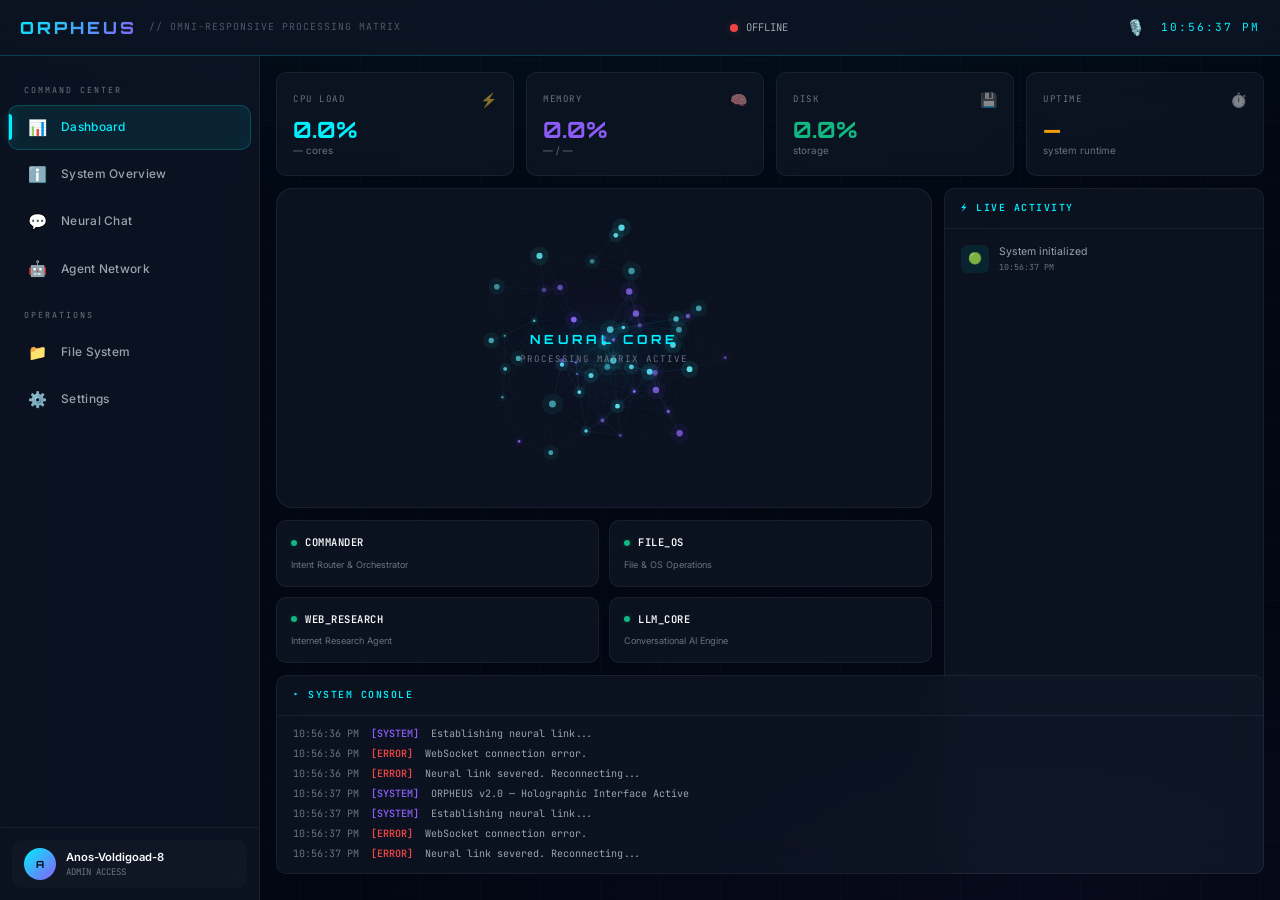
==== ui/index.html @ 3a03e0c3 "feat: Add dedicated 3D login page, horizontal avatar selection, profile persistence, and UI fixes" ====
<!DOCTYPE html>
<html lang="en">
<head>
  <meta charset="UTF-8">
  <meta name="viewport" content="width=device-width, initial-scale=1.0">
  <meta name="description" content="ORPHEUS — Omni-Responsive Processing Matrix. A futuristic AI command center and intelligent assistant dashboard.">
  <meta name="theme-color" content="#030712">
  <title>ORPHEUS — Omni-Responsive Processing Matrix</title>
  <link rel="stylesheet" href="/ui/styles.css">
  <link rel="icon" href="data:image/svg+xml,<svg xmlns='http://www.w3.org/2000/svg' viewBox='0 0 100 100'><text y='.9em' font-size='90'>🔮</text></svg>">
</head>
<body>
  <!-- Background Layers -->
  <div class="bg-grid"></div>
  <div class="bg-radial"></div>
  <div class="scanline-overlay"></div>

  <!-- Toast Notification Container -->
  <div class="toast-container" id="toast-container"></div>

  <!-- App Shell -->
  <div class="app-shell">

    <!-- ═══ HEADER ═══ -->
    <header class="header" id="app-header">
      <div class="header__brand">
        <span class="header__logo">ORPHEUS</span>
        <span class="header__subtitle">// OMNI-RESPONSIVE PROCESSING MATRIX</span>
      </div>

      <div class="header__center">
        <div class="header__status">
          <div class="status-indicator connecting" id="status-dot"></div>
          <span class="status-label" id="status-label">LINKING...</span>
        </div>
      </div>

      <div class="header__actions">
        <button class="btn-icon btn-voice" id="btn-voice" title="Toggle Voice Command">
          🎙️
        </button>
        <div class="header__clock" id="header-clock">00:00:00</div>
      </div>
    </header>

    <!-- ═══ SIDEBAR ═══ -->
    <nav class="sidebar" id="sidebar">
      <div class="sidebar__nav">
        <div class="nav-section-label">COMMAND CENTER</div>

        <div class="nav-item active" data-view="dashboard" id="nav-dashboard">
          <span class="nav-item__icon">📊</span>
          <span class="nav-item__label">Dashboard</span>
        </div>

        <div class="nav-item" data-view="overview" id="nav-overview">
          <span class="nav-item__icon">ℹ️</span>
          <span class="nav-item__label">System Overview</span>
        </div>

        <div class="nav-item" data-view="chat" id="nav-chat">
          <span class="nav-item__icon">💬</span>
          <span class="nav-item__label">Neural Chat</span>
        </div>

        <div class="nav-item" data-view="agents" id="nav-agents">
          <span class="nav-item__icon">🤖</span>
          <span class="nav-item__label">Agent Network</span>
        </div>

        <div class="nav-section-label">OPERATIONS</div>

        <div class="nav-item" data-view="files" id="nav-files">
          <span class="nav-item__icon">📁</span>
          <span class="nav-item__label">File System</span>
        </div>

        <div class="nav-item" data-view="settings" id="nav-settings">
          <span class="nav-item__icon">⚙️</span>
          <span class="nav-item__label">Settings</span>
        </div>
      </div>

      <div class="sidebar__footer">
        <div class="sidebar__user">
          <div class="user-avatar">A</div>
          <div class="user-info">
            <div class="user-info__name">Anos-Voldigoad-8</div>
            <div class="user-info__role">ADMIN ACCESS</div>
          </div>
        </div>
      </div>
    </nav>

    <!-- ═══ MAIN CONTENT ═══ -->
    <main class="main-content" id="main-content">

      <!-- ──── OVERVIEW VIEW ──── -->
      <div class="view" id="view-overview">
        <div class="agents-view">
          <div class="agents-view__header">
            <h1 class="view-title">SYSTEM OVERVIEW</h1>
            <p class="view-subtitle">Welcome to ORPHEUS — Omni-Responsive Processing Matrix</p>
          </div>
          <div style="padding: 20px; line-height: 1.8; color: var(--text-muted); max-width: 800px;">
            <h2 style="color: var(--cyan); margin-bottom: 15px;">What is ORPHEUS?</h2>
            <p style="margin-bottom: 20px;">ORPHEUS is an advanced Neural Network Orchestrator. Designed to act as an all-in-one AI command center, it seamlessly delegates intent to a suite of highly specialized autonomous agents.</p>
            
            <h2 style="color: var(--cyan); margin-bottom: 15px;">Core Capabilities</h2>
            <ul style="margin-left: 20px; margin-bottom: 20px;">
                <li style="margin-bottom: 10px;"><strong>Conversational Intelligence:</strong> Powered by the latest language models to understand and execute natural language requests.</li>
                <li style="margin-bottom: 10px;"><strong>Agentic Automation:</strong> A network of specialized agents capable of coding, file system operations, and internet research.</li>
                <li style="margin-bottom: 10px;"><strong>Secure Local Execution:</strong> Designed to operate safely within a sandboxed environment on your local machine.</li>
            </ul>
          </div>
        </div>
      </div>

      <!-- ──── DASHBOARD VIEW ──── -->
      <div class="view active" id="view-dashboard">
        <div class="dashboard-view">

          <!-- Stats Row -->
          <div class="stats-row">
            <div class="stat-card stat-card--cyan holo-shimmer">
              <div class="stat-card__header">
                <span class="stat-card__label">CPU LOAD</span>
                <span class="stat-card__icon">⚡</span>
              </div>
              <div class="stat-card__value" id="metric-cpu">0.0%</div>
              <div class="stat-card__sub" id="metric-cpu-sub">— cores</div>
            </div>

            <div class="stat-card stat-card--purple holo-shimmer">
              <div class="stat-card__header">
                <span class="stat-card__label">MEMORY</span>
                <span class="stat-card__icon">🧠</span>
              </div>
              <div class="stat-card__value" id="metric-ram">0.0%</div>
              <div class="stat-card__sub" id="metric-ram-sub">— / —</div>
            </div>

            <div class="stat-card stat-card--green holo-shimmer">
              <div class="stat-card__header">
                <span class="stat-card__label">DISK</span>
                <span class="stat-card__icon">💾</span>
              </div>
              <div class="stat-card__value" id="metric-disk">0.0%</div>
              <div class="stat-card__sub" id="metric-disk-sub">storage</div>
            </div>

            <div class="stat-card stat-card--amber holo-shimmer">
              <div class="stat-card__header">
                <span class="stat-card__label">UPTIME</span>
                <span class="stat-card__icon">⏱️</span>
              </div>
              <div class="stat-card__value" id="metric-uptime">—</div>
              <div class="stat-card__sub">system runtime</div>
            </div>
          </div>

          <!-- AI Core + Agent Grid -->
          <div class="ai-core-section">
            <!-- AI Core Visualizer -->
            <div class="ai-core-card">
              <canvas id="particle-canvas"></canvas>
              <div class="ai-core-label">
                <div class="ai-core-label__title">NEURAL CORE</div>
                <div class="ai-core-label__status">PROCESSING MATRIX ACTIVE</div>
              </div>
            </div>

            <!-- Agent Status Grid -->
            <div class="agent-grid">
              <div class="agent-card" data-agent="commander">
                <div class="agent-card__header">
                  <div class="agent-dot"></div>
                  <span class="agent-card__name">COMMANDER</span>
                </div>
                <div class="agent-card__role">Intent Router & Orchestrator</div>
              </div>

              <div class="agent-card" data-agent="fileos">
                <div class="agent-card__header">
                  <div class="agent-dot"></div>
                  <span class="agent-card__name">FILE_OS</span>
                </div>
                <div class="agent-card__role">File & OS Operations</div>
              </div>

              <div class="agent-card" data-agent="webresearch">
                <div class="agent-card__header">
                  <div class="agent-dot"></div>
                  <span class="agent-card__name">WEB_RESEARCH</span>
                </div>
                <div class="agent-card__role">Internet Research Agent</div>
              </div>

              <div class="agent-card" data-agent="llm">
                <div class="agent-card__header">
                  <div class="agent-dot"></div>
                  <span class="agent-card__name">LLM_CORE</span>
                </div>
                <div class="agent-card__role">Conversational AI Engine</div>
              </div>
            </div>
          </div>

          <!-- Activity Panel (Right Side) -->
          <div class="activity-panel">
            <div class="panel-card" style="flex: 1;">
              <div class="panel-card__header">
                <span class="panel-card__title">⚡ LIVE ACTIVITY</span>
              </div>
              <div class="panel-card__body" id="activity-feed">
                <!-- Activity items appear here -->
              </div>
            </div>
          </div>

          <!-- Console Panel (Bottom) -->
          <div class="console-panel" style="grid-column: 1 / -1;">
            <div class="panel-card">
              <div class="panel-card__header">
                <span class="panel-card__title">▸ SYSTEM CONSOLE</span>
              </div>
              <div class="panel-card__body" id="console-log-body">
                <!-- Log lines appear here -->
              </div>
            </div>
          </div>

        </div>
      </div>

      <!-- ──── CHAT VIEW ──── -->
      <div class="view" id="view-chat">
        <div class="chat-view">
          <div class="chat-messages" id="chat-messages">
            <!-- Chat messages appear here -->
          </div>

          <!-- Typing Indicator -->
          <div class="typing-indicator" id="typing-indicator">
            <div class="typing-dots">
              <span></span><span></span><span></span>
            </div>
            <span class="typing-label">ORPHEUS is processing...</span>
          </div>

          <!-- Chat Input -->
          <div class="chat-input-area">
            <div class="chat-input-wrapper">
              <button class="btn-icon btn-voice" onclick="window.orpheus.toggleVoice()" title="Voice Input">
                🎙️
              </button>
              <textarea
                class="chat-input"
                id="chat-input"
                placeholder="Command ORPHEUS... (Enter to send, Shift+Enter for newline)"
                rows="1"
              ></textarea>
              <button class="btn-send" id="btn-send" title="Send Command">
                ▶
              </button>
            </div>
          </div>
        </div>
      </div>

      <!-- ──── AGENTS VIEW ──── -->
      <div class="view" id="view-agents">
        <div class="agents-view">
          <div class="agents-view__header">
            <h1 class="view-title">AGENT NETWORK</h1>
            <p class="view-subtitle">Multi-agent orchestration system — specialized AI units working in concert</p>
          </div>

          <div class="agents-detail-grid">
            <div class="agent-detail-card commander" data-agent="commander">
              <div class="agent-detail-card__icon">🎯</div>
              <div class="agent-detail-card__name">COMMANDER</div>
              <div class="agent-detail-card__desc">
                The central orchestrator. Parses natural language intent and routes commands
                to the most capable agent. Manages execution flow and context.
              </div>
              <div class="agent-detail-card__stats">
                <div class="agent-stat">
                  <div class="agent-stat__val agent-tasks-val">0</div>
                  <div class="agent-stat__label">Tasks</div>
                </div>
                <div class="agent-stat">
                  <div class="agent-stat__val">Active</div>
                  <div class="agent-stat__label">Status</div>
                </div>
              </div>
            </div>

            <div class="agent-detail-card fileos" data-agent="fileos">
              <div class="agent-detail-card__icon">📂</div>
              <div class="agent-detail-card__name">FILE_OS</div>
              <div class="agent-detail-card__desc">
                Secure file system operator. Reads, writes, creates, and executes files
                within the sandboxed workspace. All operations are path-validated.
              </div>
              <div class="agent-detail-card__stats">
                <div class="agent-stat">
                  <div class="agent-stat__val agent-tasks-val">0</div>
                  <div class="agent-stat__label">Tasks</div>
                </div>
                <div class="agent-stat">
                  <div class="agent-stat__val">Active</div>
                  <div class="agent-stat__label">Status</div>
                </div>
              </div>
            </div>

            <div class="agent-detail-card webresearch" data-agent="webresearch">
              <div class="agent-detail-card__icon">🌐</div>
              <div class="agent-detail-card__name">WEB_RESEARCH</div>
              <div class="agent-detail-card__desc">
                Internet research specialist. Searches the web via DuckDuckGo,
                retrieves and summarizes relevant information for any query.
              </div>
              <div class="agent-detail-card__stats">
                <div class="agent-stat">
                  <div class="agent-stat__val agent-tasks-val">0</div>
                  <div class="agent-stat__label">Tasks</div>
                </div>
                <div class="agent-stat">
                  <div class="agent-stat__val">Active</div>
                  <div class="agent-stat__label">Status</div>
                </div>
              </div>
            </div>

            <div class="agent-detail-card creator" data-agent="creator">
              <div class="agent-detail-card__icon">✨</div>
              <div class="agent-detail-card__name">CREATOR</div>
              <div class="agent-detail-card__desc">
                Content generation engine. Produces code, documents, quizzes,
                and structured data on demand. Outputs saved to workspace.
              </div>
              <div class="agent-detail-card__stats">
                <div class="agent-stat">
                  <div class="agent-stat__val agent-tasks-val">0</div>
                  <div class="agent-stat__label">Tasks</div>
                </div>
                <div class="agent-stat">
                  <div class="agent-stat__val">Active</div>
                  <div class="agent-stat__label">Status</div>
                </div>
              </div>
            </div>

            <div class="agent-detail-card llm" data-agent="llm">
              <div class="agent-detail-card__icon">🧠</div>
              <div class="agent-detail-card__name">LLM_CORE</div>
              <div class="agent-detail-card__desc">
                The conversational brain. Handles general reasoning, Q&A, code generation,
                analysis, and creative tasks via large language model inference.
              </div>
              <div class="agent-detail-card__stats">
                <div class="agent-stat">
                  <div class="agent-stat__val agent-tasks-val">0</div>
                  <div class="agent-stat__label">Tasks</div>
                </div>
                <div class="agent-stat">
                  <div class="agent-stat__val">Active</div>
                  <div class="agent-stat__label">Status</div>
                </div>
              </div>
            </div>
          </div>
        </div>
      </div>

      <!-- ──── FILES VIEW ──── -->
      <div class="view" id="view-files">
        <div class="files-view">
          <div class="agents-view__header">
            <h1 class="view-title">FILE SYSTEM</h1>
            <p class="view-subtitle">Sandboxed workspace — secure file operations</p>
          </div>
          <div class="file-list" id="file-list">
            <div class="empty-state">
              <div class="empty-state__icon">📁</div>
              <div class="empty-state__title">LOADING WORKSPACE</div>
              <div class="empty-state__text">Scanning file system...</div>
            </div>
          </div>
        </div>
      </div>

      <!-- ──── SETTINGS VIEW ──── -->
      <div class="view" id="view-settings">
        <div class="settings-view">
          <div class="agents-view__header">
            <h1 class="view-title">SYSTEM SETTINGS</h1>
            <p class="view-subtitle">Configure ORPHEUS behavior and preferences</p>
          </div>

          <div class="settings-group" id="profile-settings-group">
            <div class="settings-group__title">👤 User Profile</div>
            
            <div class="setting-item" style="flex-direction: column; align-items: flex-start; gap: 10px;">
              <div style="width: 100%;">
                <div class="setting-item__label">Display Name</div>
                <div class="setting-item__desc">Your operative alias (No insensitive words allowed)</div>
              </div>
              <input type="text" id="setting-profile-name" class="chat-input" style="width: 100%; padding: 8px; font-family: var(--font-mono); margin-top: 5px; color: var(--text-primary); background: rgba(0,0,0,0.2);" placeholder="Operative Name">
            </div>

            <div class="setting-item" style="flex-direction: column; align-items: flex-start; gap: 10px;">
              <div style="width: 100%;">
                <div class="setting-item__label">Neural Avatar</div>
                <div class="setting-item__desc">Select your visual identifier</div>
              </div>
              <div class="avatar-selector" id="avatar-selector-container">
                <!-- Javascript will populate the avatars here -->
              </div>
            </div>

            <div class="setting-item">
              <div>
                <div class="setting-item__label">Interface Theme</div>
                <div class="setting-item__desc">Toggle between Dark and Light mode</div>
              </div>
              <div style="display: flex; gap: 10px; align-items: center;">
                <span style="font-size: 0.8rem; color: var(--text-muted);">Dark</span>
                <label class="toggle">
                  <input type="checkbox" id="setting-profile-theme">
                  <span class="toggle-slider"></span>
                </label>
                <span style="font-size: 0.8rem; color: var(--text-muted);">Light</span>
              </div>
            </div>

            <button id="btn-save-profile" class="btn-send" style="width: 100%; margin-top: 10px; padding: 10px; text-align: center; justify-content: center;">SAVE PROFILE</button>
            <div id="profile-save-message" style="margin-top: 10px; font-size: 0.85rem; text-align: center;"></div>
          </div>

          <div class="settings-group">
            <div class="settings-group__title">🎙️ Voice & Audio</div>
            <div class="setting-item">
              <div>
                <div class="setting-item__label">Voice Commands</div>
                <div class="setting-item__desc">Enable browser-based speech recognition</div>
              </div>
              <label class="toggle">
                <input type="checkbox" id="setting-voice">
                <span class="toggle-slider"></span>
              </label>
            </div>
            <div class="setting-item">
              <div>
                <div class="setting-item__label">Voice Response (TTS)</div>
                <div class="setting-item__desc">ORPHEUS speaks responses aloud</div>
              </div>
              <label class="toggle">
                <input type="checkbox" id="setting-tts">
                <span class="toggle-slider"></span>
              </label>
            </div>
          </div>

          <div class="settings-group">
            <div class="settings-group__title">🎨 Appearance</div>
            <div class="setting-item">
              <div>
                <div class="setting-item__label">Scanline Effect</div>
                <div class="setting-item__desc">Retro CRT scanline overlay</div>
              </div>
              <label class="toggle">
                <input type="checkbox" id="setting-scanlines" checked>
                <span class="toggle-slider"></span>
              </label>
            </div>
            <div class="setting-item">
              <div>
                <div class="setting-item__label">Particle System</div>
                <div class="setting-item__desc">Neural core visualization</div>
              </div>
              <label class="toggle">
                <input type="checkbox" id="setting-particles" checked>
                <span class="toggle-slider"></span>
              </label>
            </div>
          </div>

          <div class="settings-group">
            <div class="settings-group__title">🔗 Connection</div>
            <div class="setting-item">
              <div>
                <div class="setting-item__label">WebSocket Auto-Reconnect</div>
                <div class="setting-item__desc">Automatically reconnect on connection loss</div>
              </div>
              <label class="toggle">
                <input type="checkbox" id="setting-reconnect" checked>
                <span class="toggle-slider"></span>
              </label>
            </div>
          </div>
        </div>
      </div>

    </main>
  </div>

  <!-- Scripts -->
  <script src="/ui/particles.js"></script>
  <script src="/ui/app.js"></script>
</body>
</html>
---- ui/styles.css ----
/* ============================================================
   ORPHEUS — Futuristic Design System
   Omni-Responsive Processing Matrix | Holographic UI
   ============================================================ */

/* ── Google Fonts ── */
@import url('https://fonts.googleapis.com/css2?family=Orbitron:wght@400;500;600;700;800;900&family=JetBrains+Mono:wght@300;400;500;600;700&family=Inter:wght@300;400;500;600;700&display=swap');

/* ── CSS Custom Properties (Design Tokens) ── */
:root {
  /* Primary Palette */
  --bg-void:        #030712;
  --bg-deep:        #0a0f1e;
  --bg-surface:     #111827;
  --bg-elevated:    #1f2937;
  --bg-glass:       rgba(17, 24, 39, 0.65);
  --bg-glass-hover: rgba(31, 41, 55, 0.75);

  /* Accent Colors */
  --cyan:           #00F0FF;
  --cyan-dim:       #00a8b3;
  --cyan-glow:      rgba(0, 240, 255, 0.35);
  --purple:         #8B5CF6;
  --purple-dim:     #6d42d1;
  --purple-glow:    rgba(139, 92, 246, 0.3);
  --green:          #10B981;
  --green-dim:      #0a8c63;
  --green-glow:     rgba(16, 185, 129, 0.3);
  --amber:          #F59E0B;
  --amber-dim:      #b97a08;
  --red:            #EF4444;
  --red-glow:       rgba(239, 68, 68, 0.3);
  --pink:           #EC4899;

  /* Text */
  --text-primary:   #F9FAFB;
  --text-secondary: #9CA3AF;
  --text-muted:     #6B7280;
  --text-accent:    var(--cyan);

  /* Borders */
  --border-subtle:  rgba(255, 255, 255, 0.06);
  --border-medium:  rgba(255, 255, 255, 0.1);
  --border-accent:  rgba(0, 240, 255, 0.2);
  --border-glow:    rgba(0, 240, 255, 0.4);

  /* Typography */
  --font-display:   'Orbitron', sans-serif;
  --font-mono:      'JetBrains Mono', 'Fira Code', monospace;
  --font-body:      'Inter', -apple-system, sans-serif;

  /* Sizing */
  --sidebar-width:  260px;
  --header-height:  56px;
  --radius-sm:      6px;
  --radius-md:      10px;
  --radius-lg:      16px;
  --radius-xl:      24px;

  /* Transitions */
  --ease-out:       cubic-bezier(0.22, 1, 0.36, 1);
  --ease-spring:    cubic-bezier(0.34, 1.56, 0.64, 1);
  --shadow-md:      0 4px 12px rgba(0,0,0,0.5);
  --shadow-lg:      0 8px 32px rgba(0,0,0,0.6);
  --shadow-glow:    0 0 20px var(--cyan-glow), 0 0 60px rgba(0, 240, 255, 0.1);
  --shadow-purple:  0 0 20px var(--purple-glow), 0 0 60px rgba(139, 92, 246, 0.1);
}

/* ── Reset ── */
*, *::before, *::after {
  margin: 0;
  padding: 0;
  box-sizing: border-box;
}

html {
  font-size: 14px;
  -webkit-font-smoothing: antialiased;
  -moz-osx-font-smoothing: grayscale;
}

body {
  background: var(--bg-void);
  color: var(--text-primary);
  font-family: var(--font-body);
  overflow: hidden;
  height: 100vh;
  width: 100vw;
  line-height: 1.5;
}

/* ── Scrollbar ── */
::-webkit-scrollbar { width: 5px; height: 5px; }
::-webkit-scrollbar-track { background: transparent; }
::-webkit-scrollbar-thumb {
  background: var(--cyan-dim);
  border-radius: 10px;
}
::-webkit-scrollbar-thumb:hover { background: var(--cyan); }

/* ── Background Layers ── */
.bg-grid {
  position: fixed;
  inset: 0;
  background-image:
    linear-gradient(rgba(0, 240, 255, 0.02) 1px, transparent 1px),
    linear-gradient(90deg, rgba(0, 240, 255, 0.02) 1px, transparent 1px);
  background-size: 60px 60px;
  pointer-events: none;
  z-index: 0;
}

.bg-radial {
  position: fixed;
  inset: 0;
  background:
    radial-gradient(ellipse 80% 50% at 50% -20%, rgba(0, 240, 255, 0.06), transparent),
    radial-gradient(ellipse 60% 40% at 80% 100%, rgba(139, 92, 246, 0.04), transparent);
  pointer-events: none;
  z-index: 0;
}

.scanline-overlay {
  position: fixed;
  inset: 0;
  background: repeating-linear-gradient(
    0deg,
    transparent,
    transparent 2px,
    rgba(0, 240, 255, 0.008) 2px,
    rgba(0, 240, 255, 0.008) 4px
  );
  pointer-events: none;
  z-index: 9999;
  animation: scanlineScroll 8s linear infinite;
}

@keyframes scanlineScroll {
  from { transform: translateY(0); }
  to   { transform: translateY(4px); }
}

/* ── App Shell ── */
.app-shell {
  display: grid;
  grid-template-columns: var(--sidebar-width) 1fr;
  grid-template-rows: var(--header-height) 1fr;
  height: 100vh;
  position: relative;
  z-index: 1;
}

/* ── Header ── */
.header {
  grid-column: 1 / -1;
  display: flex;
  align-items: center;
  justify-content: space-between;
  padding: 0 20px;
  background: var(--bg-glass);
  backdrop-filter: blur(20px) saturate(1.2);
  border-bottom: 1px solid var(--border-accent);
  z-index: 100;
}

.header__brand {
  display: flex;
  align-items: center;
  gap: 12px;
}

.header__logo {
  font-family: var(--font-display);
  font-size: 1.2rem;
  font-weight: 800;
  letter-spacing: 3px;
  background: linear-gradient(135deg, var(--cyan), var(--purple));
  -webkit-background-clip: text;
  -webkit-text-fill-color: transparent;
  background-clip: text;
}

.header__subtitle {
  font-family: var(--font-mono);
  font-size: 0.7rem;
  color: var(--text-muted);
  letter-spacing: 1px;
  opacity: 0.7;
}

.header__center {
  display: flex;
  align-items: center;
  gap: 16px;
}

.header__status {
  display: flex;
  align-items: center;
  gap: 8px;
  font-family: var(--font-mono);
  font-size: 0.75rem;
  color: var(--text-secondary);
}

.status-indicator {
  width: 8px;
  height: 8px;
  border-radius: 50%;
  background: var(--green);
  box-shadow: 0 0 8px var(--green-glow);
  animation: statusPulse 2s ease-in-out infinite;
}

.status-indicator.offline {
  background: var(--red);
  box-shadow: 0 0 8px var(--red-glow);
}

.status-indicator.connecting {
  background: var(--amber);
  animation: statusBlink 1s ease-in-out infinite;
}

@keyframes statusPulse {
  0%, 100% { opacity: 1; transform: scale(1); }
  50% { opacity: 0.6; transform: scale(0.85); }
}

@keyframes statusBlink {
  0%, 100% { opacity: 1; }
  50% { opacity: 0.3; }
}

.header__actions {
  display: flex;
  align-items: center;
  gap: 8px;
}

.header__clock {
  font-family: var(--font-mono);
  font-size: 0.8rem;
  color: var(--cyan);
  letter-spacing: 2px;
  min-width: 80px;
  text-align: right;
}

/* ── Sidebar ── */
.sidebar {
  background: var(--bg-glass);
  backdrop-filter: blur(20px) saturate(1.2);
  border-right: 1px solid var(--border-subtle);
  display: flex;
  flex-direction: column;
  overflow: hidden;
  z-index: 50;
}

.sidebar__nav {
  flex: 1;
  padding: 12px 8px;
  display: flex;
  flex-direction: column;
  gap: 2px;
}

.nav-item {
  display: flex;
  align-items: center;
  gap: 12px;
  padding: 10px 16px;
  border-radius: var(--radius-md);
  color: var(--text-secondary);
  font-size: 0.85rem;
  font-weight: 500;
  cursor: pointer;
  transition: all var(--transition-fast);
  position: relative;
  border: 1px solid transparent;
  user-select: none;
}

.nav-item:hover {
  background: var(--bg-glass-hover);
  color: var(--text-primary);
  border-color: var(--border-subtle);
}

.nav-item.active {
  background: rgba(0, 240, 255, 0.08);
  color: var(--cyan);
  border-color: var(--border-accent);
  box-shadow: inset 0 0 20px rgba(0, 240, 255, 0.03);
}

.nav-item.active::before {
  content: '';
  position: absolute;
  left: 0;
  top: 50%;
  transform: translateY(-50%);
  width: 3px;
  height: 60%;
  background: var(--cyan);
  border-radius: 0 4px 4px 0;
  box-shadow: 0 0 10px var(--cyan-glow);
}

.nav-item__icon {
  font-size: 1.1rem;
  width: 24px;
  text-align: center;
  flex-shrink: 0;
}

.nav-item__label {
  font-family: var(--font-body);
  letter-spacing: 0.3px;
}

.nav-section-label {
  font-family: var(--font-mono);
  font-size: 0.6rem;
  color: var(--text-muted);
  letter-spacing: 2px;
  text-transform: uppercase;
  padding: 16px 16px 6px;
}

/* Sidebar Footer */
.sidebar__footer {
  padding: 12px;
  border-top: 1px solid var(--border-subtle);
}

.sidebar__user {
  display: flex;
  align-items: center;
  gap: 10px;
  padding: 8px 12px;
  border-radius: var(--radius-md);
  background: rgba(255,255,255,0.02);
}

.user-avatar {
  width: 32px;
  height: 32px;
  border-radius: 50%;
  background: linear-gradient(135deg, var(--cyan), var(--purple));
  display: flex;
  align-items: center;
  justify-content: center;
  font-family: var(--font-display);
  font-size: 0.7rem;
  font-weight: 700;
  color: var(--bg-void);
  flex-shrink: 0;
}

.user-info__name {
  font-size: 0.8rem;
  font-weight: 600;
  color: var(--text-primary);
}

.user-info__role {
  font-size: 0.65rem;
  color: var(--text-muted);
  font-family: var(--font-mono);
}

/* ── Main Content ── */
.main-content {
  overflow: hidden;
  position: relative;
  display: flex;
  flex-direction: column;
}

/* ── View Container ── */
.view {
  display: none;
  flex: 1;
  overflow: hidden;
}

.view.active {
  display: flex;
  flex-direction: column;
  animation: viewFadeIn 0.4s var(--ease-out);
}

@keyframes viewFadeIn {
  from { opacity: 0; transform: translateY(8px); }
  to   { opacity: 1; transform: translateY(0); }
}

/* ═══════════════════════════════════════════
   DASHBOARD VIEW
   ═══════════════════════════════════════════ */
.dashboard-view {
  display: grid;
  grid-template-columns: 1fr 320px;
  grid-template-rows: auto 1fr auto;
  gap: 12px;
  padding: 16px;
  overflow-y: auto;
}

/* Dashboard Stats Row */
.stats-row {
  grid-column: 1 / -1;
  display: grid;
  grid-template-columns: repeat(4, 1fr);
  gap: 12px;
}

.stat-card {
  background: var(--bg-glass);
  backdrop-filter: blur(16px);
  border: 1px solid var(--border-subtle);
  border-radius: var(--radius-md);
  padding: 16px;
  position: relative;
  overflow: hidden;
  transition: all var(--transition-med);
}

.stat-card:hover {
  border-color: var(--border-accent);
  box-shadow: var(--shadow-glow);
  transform: translateY(-2px);
}

.stat-card::after {
  content: '';
  position: absolute;
  top: 0;
  left: 0;
  right: 0;
  height: 2px;
  background: linear-gradient(90deg, transparent, var(--cyan), transparent);
  opacity: 0;
  transition: opacity var(--transition-med);
}

.stat-card:hover::after {
  opacity: 1;
}

.stat-card__header {
  display: flex;
  align-items: center;
  justify-content: space-between;
  margin-bottom: 8px;
}

.stat-card__label {
  font-family: var(--font-mono);
  font-size: 0.65rem;
  color: var(--text-muted);
  letter-spacing: 1.5px;
  text-transform: uppercase;
}

.stat-card__icon {
  font-size: 1rem;
  opacity: 0.5;
}

.stat-card__value {
  font-family: var(--font-display);
  font-size: 1.6rem;
  font-weight: 700;
  color: var(--text-primary);
  line-height: 1;
  margin-bottom: 4px;
}

.stat-card__sub {
  font-size: 0.7rem;
  color: var(--text-muted);
}

.stat-card--cyan .stat-card__value { color: var(--cyan); }
.stat-card--purple .stat-card__value { color: var(--purple); }
.stat-card--green .stat-card__value { color: var(--green); }
.stat-card--amber .stat-card__value { color: var(--amber); }

/* AI Core Section */
.ai-core-section {
  grid-column: 1;
  grid-row: 2;
  display: flex;
  flex-direction: column;
  gap: 12px;
}

.ai-core-card {
  background: var(--bg-glass);
  backdrop-filter: blur(16px);
  border: 1px solid var(--border-subtle);
  border-radius: var(--radius-lg);
  padding: 24px;
  display: flex;
  flex-direction: column;
  align-items: center;
  justify-content: center;
  min-height: 320px;
  position: relative;
  overflow: hidden;
}

.ai-core-card::before {
  content: '';
  position: absolute;
  inset: -1px;
  border-radius: var(--radius-lg);
  padding: 1px;
  background: linear-gradient(135deg, rgba(0,240,255,0.15), transparent 40%, transparent 60%, rgba(139,92,246,0.15));
  -webkit-mask: linear-gradient(#fff 0 0) content-box, linear-gradient(#fff 0 0);
  -webkit-mask-composite: xor;
  mask-composite: exclude;
  pointer-events: none;
}

#particle-canvas {
  width: 100%;
  height: 100%;
  position: absolute;
  inset: 0;
}

.ai-core-label {
  position: relative;
  z-index: 2;
  text-align: center;
  pointer-events: none;
}

.ai-core-label__title {
  font-family: var(--font-display);
  font-size: 0.9rem;
  font-weight: 700;
  letter-spacing: 4px;
  color: var(--cyan);
  text-shadow: 0 0 20px var(--cyan-glow);
  margin-bottom: 4px;
}

.ai-core-label__status {
  font-family: var(--font-mono);
  font-size: 0.65rem;
  color: var(--text-muted);
  letter-spacing: 2px;
}

/* Agent Grid */
.agent-grid {
  display: grid;
  grid-template-columns: repeat(2, 1fr);
  gap: 10px;
}

.agent-card {
  background: var(--bg-glass);
  backdrop-filter: blur(12px);
  border: 1px solid var(--border-subtle);
  border-radius: var(--radius-md);
  padding: 14px;
  transition: all var(--transition-fast);
  cursor: default;
}

.agent-card:hover {
  border-color: var(--border-accent);
  transform: translateY(-1px);
}

.agent-card__header {
  display: flex;
  align-items: center;
  gap: 8px;
  margin-bottom: 8px;
}

.agent-dot {
  width: 6px;
  height: 6px;
  border-radius: 50%;
  background: var(--green);
  box-shadow: 0 0 6px var(--green-glow);
}

.agent-dot.idle { background: var(--text-muted); box-shadow: none; }
.agent-dot.busy { background: var(--amber); box-shadow: 0 0 6px rgba(245,158,11,0.4); animation: statusBlink 0.8s infinite; }

.agent-card__name {
  font-family: var(--font-mono);
  font-size: 0.75rem;
  font-weight: 600;
  color: var(--text-primary);
  letter-spacing: 0.5px;
}

.agent-card__role {
  font-size: 0.65rem;
  color: var(--text-muted);
  line-height: 1.4;
}

/* Activity Feed (Right Panel of Dashboard) */
.activity-panel {
  grid-column: 2;
  grid-row: 2 / 4;
  display: flex;
  flex-direction: column;
  gap: 12px;
}

.panel-card {
  background: var(--bg-glass);
  backdrop-filter: blur(16px);
  border: 1px solid var(--border-subtle);
  border-radius: var(--radius-md);
  display: flex;
  flex-direction: column;
  overflow: hidden;
}

.panel-card__header {
  display: flex;
  align-items: center;
  justify-content: space-between;
  padding: 12px 16px;
  border-bottom: 1px solid var(--border-subtle);
}

.panel-card__title {
  font-family: var(--font-mono);
  font-size: 0.7rem;
  font-weight: 600;
  color: var(--cyan);
  letter-spacing: 1.5px;
  text-transform: uppercase;
}

.panel-card__body {
  flex: 1;
  overflow-y: auto;
  padding: 8px;
}

/* Activity Feed Items */
.activity-item {
  display: flex;
  gap: 10px;
  padding: 8px;
  border-radius: var(--radius-sm);
  transition: background var(--transition-fast);
  animation: slideInRight 0.3s var(--ease-out);
}

.activity-item:hover {
  background: rgba(255, 255, 255, 0.02);
}

@keyframes slideInRight {
  from { opacity: 0; transform: translateX(12px); }
  to   { opacity: 1; transform: translateX(0); }
}

.activity-item__icon {
  width: 28px;
  height: 28px;
  border-radius: var(--radius-sm);
  display: flex;
  align-items: center;
  justify-content: center;
  font-size: 0.8rem;
  flex-shrink: 0;
  background: rgba(0,240,255,0.08);
  color: var(--cyan);
}

.activity-item__icon.cmd { background: rgba(139,92,246,0.1); color: var(--purple); }
.activity-item__icon.file { background: rgba(16,185,129,0.1); color: var(--green); }
.activity-item__icon.warn { background: rgba(245,158,11,0.1); color: var(--amber); }
.activity-item__icon.err { background: rgba(239,68,68,0.1); color: var(--red); }

.activity-item__content {
  flex: 1;
  min-width: 0;
}

.activity-item__text {
  font-size: 0.75rem;
  color: var(--text-secondary);
  line-height: 1.4;
  word-break: break-word;
}

.activity-item__time {
  font-family: var(--font-mono);
  font-size: 0.6rem;
  color: var(--text-muted);
  margin-top: 2px;
}

/* Console / Log Panel */
.console-panel {
  grid-column: 1;
  grid-row: 3;
}

.console-panel .panel-card__body {
  font-family: var(--font-mono);
  font-size: 0.72rem;
  max-height: 180px;
}

.log-line {
  padding: 2px 8px;
  border-radius: 3px;
  animation: logFadeIn 0.3s var(--ease-out);
  line-height: 1.6;
}

.log-line:hover {
  background: rgba(255,255,255,0.02);
}

@keyframes logFadeIn {
  from { opacity: 0; transform: translateY(6px); }
  to   { opacity: 1; transform: translateY(0); }
}

.log-time {
  color: var(--text-muted);
  margin-right: 6px;
}

.log-level {
  font-weight: 600;
  margin-right: 6px;
}

.log-level.info { color: var(--cyan); }
.log-level.success { color: var(--green); }
.log-level.warn { color: var(--amber); }
.log-level.error { color: var(--red); }
.log-level.system { color: var(--purple); }

.log-msg { color: var(--text-secondary); }

/* ═══════════════════════════════════════════
   CHAT VIEW
   ═══════════════════════════════════════════ */
.chat-view {
  display: flex;
  flex-direction: column;
  height: 100%;
}

.chat-messages {
  flex: 1;
  overflow-y: auto;
  padding: 20px;
  display: flex;
  flex-direction: column;
  gap: 16px;
}

.chat-msg {
  display: flex;
  gap: 12px;
  max-width: 85%;
  animation: msgSlideIn 0.35s var(--ease-out);
}

.chat-msg.user {
  align-self: flex-end;
  flex-direction: row-reverse;
}

@keyframes msgSlideIn {
  from { opacity: 0; transform: translateY(12px); }
  to   { opacity: 1; transform: translateY(0); }
}

.chat-msg__avatar {
  width: 36px;
  height: 36px;
  border-radius: 50%;
  display: flex;
  align-items: center;
  justify-content: center;
  font-size: 1rem;
  flex-shrink: 0;
}

.chat-msg.orpheus .chat-msg__avatar {
  background: linear-gradient(135deg, var(--cyan), var(--purple));
  box-shadow: 0 0 12px var(--cyan-glow);
}

.chat-msg.user .chat-msg__avatar {
  background: linear-gradient(135deg, var(--purple), var(--pink));
}

.chat-msg__bubble {
  padding: 12px 16px;
  border-radius: var(--radius-md);
  font-size: 0.85rem;
  line-height: 1.6;
  position: relative;
}

.chat-msg.orpheus .chat-msg__bubble {
  background: var(--bg-glass);
  border: 1px solid var(--border-subtle);
  color: var(--text-primary);
  border-top-left-radius: 2px;
}

.chat-msg.user .chat-msg__bubble {
  background: rgba(0, 240, 255, 0.08);
  border: 1px solid rgba(0, 240, 255, 0.15);
  color: var(--text-primary);
  border-top-right-radius: 2px;
}

.chat-msg__bubble code {
  background: rgba(0,0,0,0.3);
  padding: 2px 6px;
  border-radius: 4px;
  font-family: var(--font-mono);
  font-size: 0.8rem;
  color: var(--cyan);
}

.chat-msg__bubble pre {
  background: rgba(0,0,0,0.4);
  padding: 12px;
  border-radius: var(--radius-sm);
  overflow-x: auto;
  margin: 8px 0;
  font-family: var(--font-mono);
  font-size: 0.78rem;
  border: 1px solid var(--border-subtle);
}

.chat-msg__time {
  font-family: var(--font-mono);
  font-size: 0.6rem;
  color: var(--text-muted);
  margin-top: 4px;
}

/* Typing Indicator */
.typing-indicator {
  display: none;
  align-items: center;
  gap: 12px;
  padding: 0 20px 12px;
}

.typing-indicator.active {
  display: flex;
}

.typing-dots {
  display: flex;
  gap: 4px;
}

.typing-dots span {
  width: 6px;
  height: 6px;
  border-radius: 50%;
  background: var(--cyan);
  animation: typingBounce 1.4s infinite;
}

.typing-dots span:nth-child(2) { animation-delay: 0.2s; }
.typing-dots span:nth-child(3) { animation-delay: 0.4s; }

@keyframes typingBounce {
  0%, 60%, 100% { transform: translateY(0); opacity: 0.3; }
  30% { transform: translateY(-6px); opacity: 1; }
}

.typing-label {
  font-family: var(--font-mono);
  font-size: 0.7rem;
  color: var(--text-muted);
}

/* Chat Input */
.chat-input-area {
  padding: 12px 20px 16px;
  border-top: 1px solid var(--border-subtle);
  background: var(--bg-glass);
  backdrop-filter: blur(20px);
}

.chat-input-wrapper {
  display: flex;
  align-items: flex-end;
  gap: 10px;
  background: var(--bg-deep);
  border: 1px solid var(--border-medium);
  border-radius: var(--radius-lg);
  padding: 6px 6px 6px 16px;
  transition: border-color var(--transition-fast), box-shadow var(--transition-fast);
}

.chat-input-wrapper:focus-within {
  border-color: var(--cyan);
  box-shadow: 0 0 0 3px rgba(0, 240, 255, 0.1);
}

.chat-input {
  flex: 1;
  background: transparent;
  border: none;
  outline: none;
  color: var(--text-primary);
  font-family: var(--font-body);
  font-size: 0.9rem;
  resize: none;
  max-height: 120px;
  min-height: 36px;
  line-height: 1.5;
  padding: 6px 0;
}

.chat-input::placeholder {
  color: var(--text-muted);
}

/* Buttons */
.btn-icon {
  width: 36px;
  height: 36px;
  border-radius: 50%;
  border: none;
  background: transparent;
  color: var(--text-muted);
  cursor: pointer;
  display: flex;
  align-items: center;
  justify-content: center;
  font-size: 1.1rem;
  transition: all var(--transition-fast);
  flex-shrink: 0;
}

.btn-icon:hover {
  color: var(--text-primary);
  background: rgba(255,255,255,0.05);
}

.btn-send {
  width: 36px;
  height: 36px;
  border-radius: 50%;
  border: none;
  background: linear-gradient(135deg, var(--cyan), var(--purple));
  color: var(--bg-void);
  cursor: pointer;
  display: flex;
  align-items: center;
  justify-content: center;
  font-size: 1rem;
  transition: all var(--transition-fast);
  flex-shrink: 0;
}

.btn-send:hover {
  transform: scale(1.05);
  box-shadow: var(--shadow-glow);
}

.btn-send:active {
  transform: scale(0.95);
}

/* Voice Button */
.btn-voice {
  position: relative;
}

.btn-voice.listening {
  color: var(--red);
  animation: voicePulse 1.5s infinite;
}

.btn-voice.listening::after {
  content: '';
  position: absolute;
  inset: -4px;
  border-radius: 50%;
  border: 2px solid var(--red);
  opacity: 0;
  animation: voiceRing 1.5s infinite;
}

@keyframes voicePulse {
  0%, 100% { transform: scale(1); }
  50% { transform: scale(1.08); }
}

@keyframes voiceRing {
  0% { transform: scale(0.8); opacity: 0.6; }
  100% { transform: scale(1.4); opacity: 0; }
}

/* Voice Waveform */
.voice-waveform {
  display: none;
  height: 40px;
  flex: 1;
}

.voice-waveform.active {
  display: block;
}

#voice-waveform-canvas {
  width: 100%;
  height: 100%;
}

/* ═══════════════════════════════════════════
   AGENTS VIEW
   ═══════════════════════════════════════════ */
.agents-view {
  padding: 20px;
  overflow-y: auto;
}

.agents-view__header {
  margin-bottom: 20px;
}

.view-title {
  font-family: var(--font-display);
  font-size: 1.1rem;
  font-weight: 700;
  letter-spacing: 2px;
  color: var(--text-primary);
  margin-bottom: 4px;
}

.view-subtitle {
  font-size: 0.8rem;
  color: var(--text-muted);
}

.agents-detail-grid {
  display: grid;
  grid-template-columns: repeat(auto-fill, minmax(280px, 1fr));
  gap: 16px;
}

.agent-detail-card {
  background: var(--bg-elevated);
  border: 1px solid var(--border-subtle);
  border-radius: var(--radius-md);
  padding: 20px;
  transition: all var(--transition-med);
  position: relative;
  overflow: hidden;
  transform: translateZ(0); /* Hardware acceleration */
}

.agent-detail-card:hover {
  border-color: var(--border-accent);
  transform: translateY(-3px);
  box-shadow: var(--shadow-glow);
}

.agent-detail-card::before {
  content: '';
  position: absolute;
  top: 0;
  left: 0;
  right: 0;
  height: 3px;
  border-radius: var(--radius-md) var(--radius-md) 0 0;
}

.agent-detail-card.commander::before { background: linear-gradient(90deg, var(--cyan), var(--purple)); }
.agent-detail-card.fileos::before { background: linear-gradient(90deg, var(--green), var(--cyan)); }
.agent-detail-card.webresearch::before { background: linear-gradient(90deg, var(--purple), var(--pink)); }
.agent-detail-card.creator::before { background: linear-gradient(90deg, var(--amber), var(--red)); }
.agent-detail-card.llm::before { background: linear-gradient(90deg, var(--cyan), var(--green)); }

.agent-detail-card__icon {
  width: 44px;
  height: 44px;
  border-radius: var(--radius-md);
  display: flex;
  align-items: center;
  justify-content: center;
  font-size: 1.3rem;
  margin-bottom: 12px;
  background: rgba(0,240,255,0.06);
}

.agent-detail-card__name {
  font-family: var(--font-display);
  font-size: 0.85rem;
  font-weight: 700;
  letter-spacing: 1px;
  color: var(--text-primary);
  margin-bottom: 4px;
}

.agent-detail-card__desc {
  font-size: 0.75rem;
  color: var(--text-muted);
  line-height: 1.5;
  margin-bottom: 12px;
}

.agent-detail-card__stats {
  display: flex;
  gap: 16px;
}

.agent-stat {
  text-align: center;
}

.agent-stat__val {
  font-family: var(--font-display);
  font-size: 1rem;
  font-weight: 700;
  color: var(--cyan);
}

.agent-stat__label {
  font-size: 0.6rem;
  color: var(--text-muted);
  text-transform: uppercase;
  letter-spacing: 1px;
}

/* ═══════════════════════════════════════════
   FILES VIEW
   ═══════════════════════════════════════════ */
.files-view {
  padding: 20px;
  overflow-y: auto;
}

.file-list {
  display: flex;
  flex-direction: column;
  gap: 4px;
  margin-top: 16px;
}

.file-item {
  display: flex;
  align-items: center;
  gap: 12px;
  padding: 10px 14px;
  border-radius: var(--radius-sm);
  cursor: pointer;
  transition: all var(--transition-fast);
  border: 1px solid transparent;
}

.file-item:hover {
  background: rgba(255,255,255,0.03);
  border-color: var(--border-subtle);
}

.file-item__icon {
  font-size: 1rem;
  color: var(--cyan);
}

.file-item__name {
  flex: 1;
  font-family: var(--font-mono);
  font-size: 0.8rem;
  color: var(--text-primary);
}

.file-item__size {
  font-family: var(--font-mono);
  font-size: 0.7rem;
  color: var(--text-muted);
}

/* ═══════════════════════════════════════════
   SETTINGS VIEW
   ═══════════════════════════════════════════ */
.settings-view {
  padding: 20px;
  overflow-y: auto;
}

.settings-group {
  background: var(--bg-glass);
  border: 1px solid var(--border-subtle);
  border-radius: var(--radius-md);
  padding: 20px;
  margin-bottom: 16px;
}

.settings-group__title {
  font-family: var(--font-mono);
  font-size: 0.75rem;
  font-weight: 600;
  color: var(--cyan);
  letter-spacing: 1px;
  text-transform: uppercase;
  margin-bottom: 16px;
}

.setting-item {
  display: flex;
  align-items: center;
  justify-content: space-between;
  padding: 10px 0;
  border-bottom: 1px solid var(--border-subtle);
}

.setting-item:last-child {
  border-bottom: none;
}

.setting-item__label {
  font-size: 0.85rem;
  color: var(--text-primary);
}

.setting-item__desc {
  font-size: 0.7rem;
  color: var(--text-muted);
  margin-top: 2px;
}

/* Toggle Switch */
.toggle {
  position: relative;
  width: 44px;
  height: 24px;
  cursor: pointer;
}

.toggle input {
  opacity: 0;
  width: 0;
  height: 0;
}

.toggle-slider {
  position: absolute;
  inset: 0;
  background: var(--bg-elevated);
  border-radius: 12px;
  border: 1px solid var(--border-medium);
  transition: all var(--transition-fast);
}

.toggle-slider::before {
  content: '';
  position: absolute;
  width: 18px;
  height: 18px;
  left: 2px;
  bottom: 2px;
  background: var(--text-muted);
  border-radius: 50%;
  transition: all var(--transition-fast);
}

.toggle input:checked + .toggle-slider {
  background: rgba(0, 240, 255, 0.15);
  border-color: var(--cyan);
}

.toggle input:checked + .toggle-slider::before {
  transform: translateX(20px);
  background: var(--cyan);
  box-shadow: 0 0 8px var(--cyan-glow);
}

/* ═══════════════════════════════════════════
   UTILITY CLASSES
   ═══════════════════════════════════════════ */
.glass {
  background: var(--bg-glass);
  backdrop-filter: blur(16px) saturate(1.2);
  border: 1px solid var(--border-subtle);
}

.glow-border {
  position: relative;
}

.glow-border::after {
  content: '';
  position: absolute;
  inset: -1px;
  border-radius: inherit;
  padding: 1px;
  background: linear-gradient(135deg, var(--cyan), transparent, var(--purple));
  -webkit-mask: linear-gradient(#fff 0 0) content-box, linear-gradient(#fff 0 0);
  -webkit-mask-composite: xor;
  mask-composite: exclude;
  pointer-events: none;
  opacity: 0;
  transition: opacity var(--transition-med);
}

.glow-border:hover::after {
  opacity: 1;
}

/* Holographic Shimmer */
.holo-shimmer {
  position: relative;
  overflow: hidden;
}

.holo-shimmer::before {
  content: '';
  position: absolute;
  top: 0;
  left: -100%;
  width: 60%;
  height: 100%;
  background: linear-gradient(
    90deg,
    transparent,
    rgba(0, 240, 255, 0.04),
    transparent
  );
  animation: shimmer 6s ease-in-out infinite;
  pointer-events: none;
}

@keyframes shimmer {
  0%   { left: -100%; }
  50%  { left: 200%; }
  100% { left: 200%; }
}

/* Notification Toast */
.toast-container {
  position: fixed;
  top: 70px;
  right: 20px;
  z-index: 10000;
  display: flex;
  flex-direction: column;
  gap: 8px;
}

.toast {
  background: var(--bg-glass);
  backdrop-filter: blur(20px);
}

/* ── Avatar Horizontal Selector ── */
.avatar-selector {
  display: flex;
  overflow-x: auto;
  gap: 12px;
  padding: 10px 5px;
  width: 100%;
}
.avatar-selector::-webkit-scrollbar {
  height: 6px;
}
.avatar-selector::-webkit-scrollbar-thumb {
  background: var(--border-medium);
  border-radius: 4px;
}
.avatar-option {
  flex: 0 0 60px;
  height: 60px;
  border-radius: 50%;
  cursor: pointer;
  border: 2px solid transparent;
  transition: all var(--transition-fast);
  object-fit: cover;
}
.avatar-option.selected {
  border-color: var(--cyan);
  box-shadow: 0 0 15px var(--cyan-glow);
  transform: scale(1.1);
}
.avatar-option:hover {
  transform: scale(1.05);
}

/* ── 3D Glossy Save Profile Button ── */
#btn-save-profile {
  background: linear-gradient(135deg, var(--cyan) 0%, var(--cyan-dim) 100%);
  border: 1px solid rgba(255,255,255,0.2);
  box-shadow: inset 0 1px 0 rgba(255,255,255,0.4), 0 4px 15px var(--cyan-glow);
  text-shadow: 0 1px 2px rgba(0,0,0,0.5);
  border-radius: var(--radius-md);
  color: white;
  font-weight: 700;
  transition: all 0.2s ease;
  cursor: pointer;
}
#btn-save-profile:hover {
  transform: translateY(-2px);
  box-shadow: inset 0 1px 0 rgba(255,255,255,0.5), 0 6px 20px var(--cyan-glow);
}
#btn-save-profile:active {
  transform: translateY(1px);
  box-shadow: inset 0 1px 0 rgba(255,255,255,0.2), 0 2px 5px var(--cyan-glow);
}

.toast {
  border: 1px solid var(--border-accent);
  border-radius: var(--radius-md);
  padding: 12px 16px;
  font-size: 0.8rem;
  color: var(--text-primary);
  box-shadow: var(--shadow-lg);
  animation: toastIn 0.4s var(--ease-spring);
  max-width: 320px;
}

.toast.leaving {
  animation: toastOut 0.3s var(--ease-out) forwards;
}

@keyframes toastIn {
  from { opacity: 0; transform: translateX(40px) scale(0.95); }
  to   { opacity: 1; transform: translateX(0) scale(1); }
}

@keyframes toastOut {
  from { opacity: 1; transform: translateX(0); }
  to   { opacity: 0; transform: translateX(40px); }
}

/* ── Responsive ── */
@media (max-width: 1024px) {
  .app-shell {
    grid-template-columns: 60px 1fr;
  }
  .nav-item__label { display: none; }
  .nav-section-label { display: none; }
  .sidebar__footer { display: none; }
  .nav-item { justify-content: center; padding: 12px; }
  :root { --sidebar-width: 60px; }
  .stats-row { grid-template-columns: repeat(2, 1fr); }
  .dashboard-view { grid-template-columns: 1fr; }
  .activity-panel { grid-column: 1; grid-row: auto; }
}

@media (max-width: 640px) {
  .app-shell {
    grid-template-columns: 1fr;
    grid-template-rows: var(--header-height) 1fr 50px;
  }
  .sidebar {
    grid-row: 3;
    flex-direction: row;
    border-right: none;
    border-top: 1px solid var(--border-subtle);
  }
  .sidebar__nav {
    flex-direction: row;
    overflow-x: auto;
    padding: 4px;
  }
  .stats-row { grid-template-columns: repeat(2, 1fr); }
}

/* ── Loading Skeleton ── */
.skeleton {
  background: linear-gradient(90deg, var(--bg-surface) 25%, var(--bg-elevated) 50%, var(--bg-surface) 75%);
  background-size: 200% 100%;
  animation: skeletonShimmer 1.5s infinite;
  border-radius: var(--radius-sm);
}

@keyframes skeletonShimmer {
  0%   { background-position: 200% 0; }
  100% { background-position: -200% 0; }
}

/* ── Empty States ── */
.empty-state {
  display: flex;
  flex-direction: column;
  align-items: center;
  justify-content: center;
  padding: 40px;
  text-align: center;
}

.empty-state__icon {
  font-size: 2.5rem;
  margin-bottom: 12px;
  opacity: 0.3;
}

.empty-state__title {
  font-family: var(--font-display);
  font-size: 0.9rem;
  font-weight: 600;
  color: var(--text-secondary);
  letter-spacing: 1px;
  margin-bottom: 4px;
}

.empty-state__text {
  font-size: 0.8rem;
  color: var(--text-muted);
}
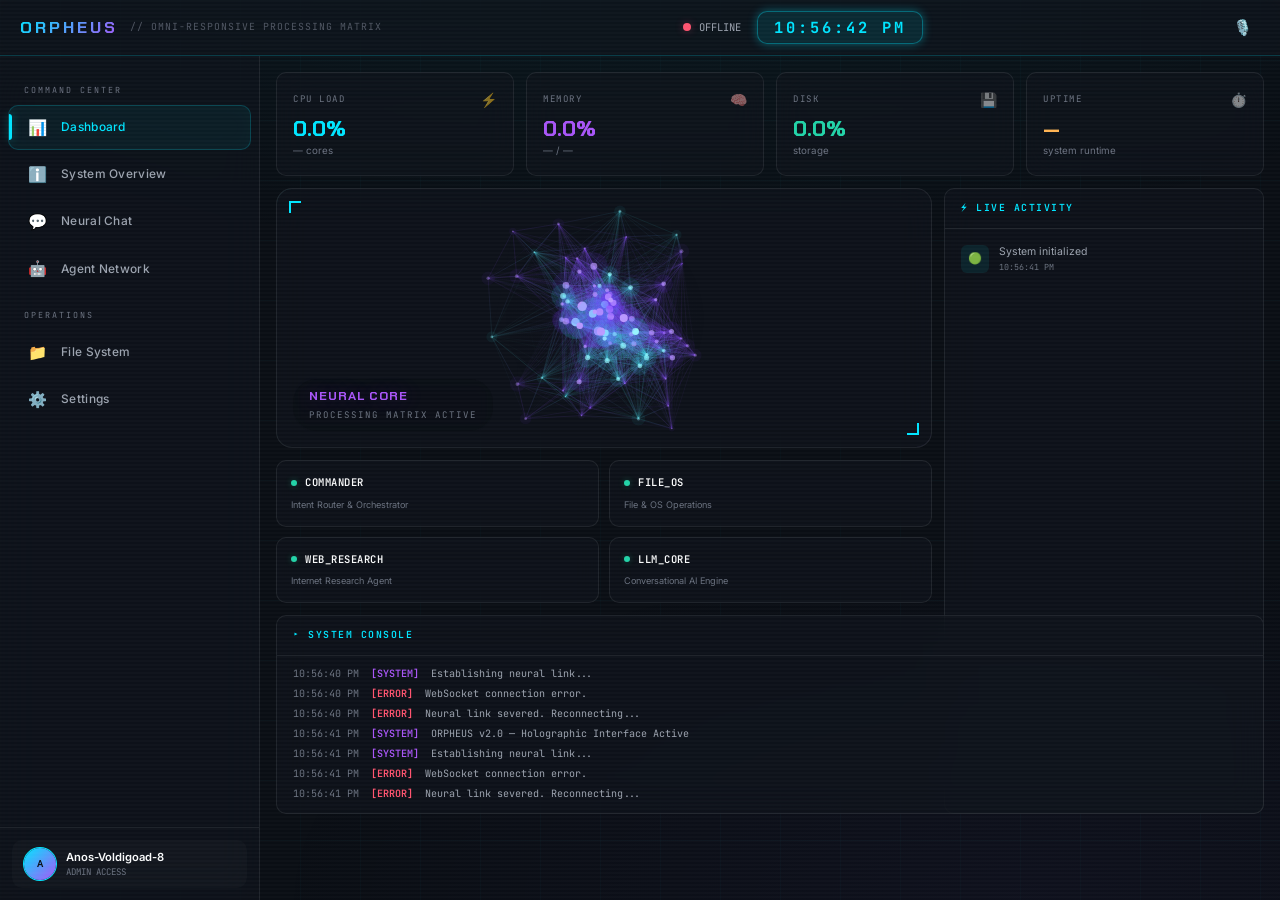
==== commit b5822084: "Update clock position and styling" ====
--- a/ui/index.html
+++ b/ui/index.html
@@ -33,13 +33,13 @@
           <div class="status-indicator connecting" id="status-dot"></div>
           <span class="status-label" id="status-label">LINKING...</span>
         </div>
+        <div class="header__clock" id="header-clock">00:00:00</div>
       </div>
 
       <div class="header__actions">
         <button class="btn-icon btn-voice" id="btn-voice" title="Toggle Voice Command">
           🎙️
         </button>
-        <div class="header__clock" id="header-clock">00:00:00</div>
       </div>
     </header>
 
--- a/ui/styles.css
+++ b/ui/styles.css
@@ -4,49 +4,60 @@
    ============================================================ */
 
 /* ── Google Fonts ── */
-@import url('https://fonts.googleapis.com/css2?family=Orbitron:wght@400;500;600;700;800;900&family=JetBrains+Mono:wght@300;400;500;600;700&family=Inter:wght@300;400;500;600;700&display=swap');
+@import url('https://fonts.googleapis.com/css2?family=Orbitron:wght@400;500;600;700;800;900&family=Chakra+Petch:wght@600&family=JetBrains+Mono:wght@300;400;500;600;700&family=Share+Tech+Mono&family=Inter:wght@300;400;500;600;700&display=swap');
 
 /* ── CSS Custom Properties (Design Tokens) ── */
 :root {
   /* Primary Palette */
-  --bg-void:        #030712;
-  --bg-deep:        #0a0f1e;
+  --bg-base:        #0A0E14;
+  --bg-panel:       #10141C;
+  --bg-void:        var(--bg-base);
+  --bg-deep:        var(--bg-panel);
   --bg-surface:     #111827;
   --bg-elevated:    #1f2937;
-  --bg-glass:       rgba(17, 24, 39, 0.65);
-  --bg-glass-hover: rgba(31, 41, 55, 0.75);
-
-  /* Accent Colors */
-  --cyan:           #00F0FF;
-  --cyan-dim:       #00a8b3;
-  --cyan-glow:      rgba(0, 240, 255, 0.35);
-  --purple:         #8B5CF6;
-  --purple-dim:     #6d42d1;
-  --purple-glow:    rgba(139, 92, 246, 0.3);
-  --green:          #10B981;
+  --bg-glass:       rgba(16, 20, 28, 0.65);
+  --bg-glass-hover: rgba(26, 32, 44, 0.75);
+
+  --border-default: rgba(255, 255, 255, 0.08);
+
+  --accent-primary: #00E5FF;   /* branding, active nav, primary UI */
+  --accent-secondary: #A855F7; /* AI/agent/neural elements only */
+
+  --status-healthy: #22D3A8;   /* low load / good */
+  --status-warning: #FFB454;   /* mid load / attention */
+  --status-critical: #FF5470;  /* high load / error */
+
+  /* Accent Colors (mapped for backward compat where needed) */
+  --cyan:           var(--accent-primary);
+  --cyan-dim:       rgba(0, 229, 255, 0.6);
+  --cyan-glow:      rgba(0, 229, 255, 0.35);
+  --purple:         var(--accent-secondary);
+  --purple-dim:     rgba(168, 85, 247, 0.6);
+  --purple-glow:    rgba(168, 85, 247, 0.3);
+  --green:          var(--status-healthy);
   --green-dim:      #0a8c63;
-  --green-glow:     rgba(16, 185, 129, 0.3);
-  --amber:          #F59E0B;
+  --green-glow:     rgba(34, 211, 168, 0.3);
+  --amber:          var(--status-warning);
   --amber-dim:      #b97a08;
-  --red:            #EF4444;
-  --red-glow:       rgba(239, 68, 68, 0.3);
+  --red:            var(--status-critical);
+  --red-glow:       rgba(255, 84, 112, 0.3);
   --pink:           #EC4899;
 
   /* Text */
   --text-primary:   #F9FAFB;
   --text-secondary: #9CA3AF;
   --text-muted:     #6B7280;
-  --text-accent:    var(--cyan);
+  --text-accent:    var(--accent-primary);
 
   /* Borders */
-  --border-subtle:  rgba(255, 255, 255, 0.06);
+  --border-subtle:  var(--border-default);
   --border-medium:  rgba(255, 255, 255, 0.1);
-  --border-accent:  rgba(0, 240, 255, 0.2);
-  --border-glow:    rgba(0, 240, 255, 0.4);
+  --border-accent:  rgba(0, 229, 255, 0.2);
+  --border-glow:    rgba(0, 229, 255, 0.4);
 
   /* Typography */
-  --font-display:   'Orbitron', sans-serif;
-  --font-mono:      'JetBrains Mono', 'Fira Code', monospace;
+  --font-display:   'Chakra Petch', 'Orbitron', sans-serif;
+  --font-mono:      'JetBrains Mono', 'Share Tech Mono', 'Fira Code', monospace;
   --font-body:      'Inter', -apple-system, sans-serif;
 
   /* Sizing */
@@ -62,8 +73,8 @@
   --ease-spring:    cubic-bezier(0.34, 1.56, 0.64, 1);
   --shadow-md:      0 4px 12px rgba(0,0,0,0.5);
   --shadow-lg:      0 8px 32px rgba(0,0,0,0.6);
-  --shadow-glow:    0 0 20px var(--cyan-glow), 0 0 60px rgba(0, 240, 255, 0.1);
-  --shadow-purple:  0 0 20px var(--purple-glow), 0 0 60px rgba(139, 92, 246, 0.1);
+  --shadow-glow:    0 0 20px var(--cyan-glow), 0 0 60px rgba(0, 229, 255, 0.1);
+  --shadow-purple:  0 0 20px var(--purple-glow), 0 0 60px rgba(168, 85, 247, 0.1);
 }
 
 /* ── Reset ── */
@@ -127,17 +138,11 @@
     0deg,
     transparent,
     transparent 2px,
-    rgba(0, 240, 255, 0.008) 2px,
-    rgba(0, 240, 255, 0.008) 4px
+    rgba(255, 255, 255, 0.02) 2px,
+    rgba(255, 255, 255, 0.02) 4px
   );
   pointer-events: none;
   z-index: 9999;
-  animation: scanlineScroll 8s linear infinite;
-}
-
-@keyframes scanlineScroll {
-  from { transform: translateY(0); }
-  to   { transform: translateY(4px); }
 }
 
 /* ── App Shell ── */
@@ -208,17 +213,20 @@
   height: 8px;
   border-radius: 50%;
   background: var(--green);
+  color: var(--green);
   box-shadow: 0 0 8px var(--green-glow);
-  animation: statusPulse 2s ease-in-out infinite;
+  animation: pulse-glow 2s ease-in-out infinite;
 }
 
 .status-indicator.offline {
   background: var(--red);
+  color: var(--red);
   box-shadow: 0 0 8px var(--red-glow);
 }
 
 .status-indicator.connecting {
   background: var(--amber);
+  color: var(--amber);
   animation: statusBlink 1s ease-in-out infinite;
 }
 
@@ -240,11 +248,31 @@
 
 .header__clock {
   font-family: var(--font-mono);
-  font-size: 0.8rem;
+  font-size: 1.1rem;
+  font-weight: 700;
   color: var(--cyan);
-  letter-spacing: 2px;
-  min-width: 80px;
-  text-align: right;
+  letter-spacing: 3px;
+  min-width: 100px;
+  text-align: center;
+  background: rgba(0, 229, 255, 0.1);
+  padding: 4px 16px;
+  border-radius: var(--radius-md);
+  border: 1px solid var(--cyan-glow);
+  box-shadow: 0 0 10px var(--cyan-glow);
+  animation: clock-pulse 2s ease-in-out infinite;
+}
+
+@keyframes clock-pulse {
+  0%, 100% {
+    box-shadow: 0 0 10px var(--cyan-glow);
+    border-color: var(--cyan-glow);
+    text-shadow: 0 0 5px var(--cyan-glow);
+  }
+  50% {
+    box-shadow: 0 0 20px var(--cyan), 0 0 40px var(--cyan-glow);
+    border-color: var(--cyan);
+    text-shadow: 0 0 15px var(--cyan);
+  }
 }
 
 /* ── Sidebar ── */
@@ -289,10 +317,10 @@
 }
 
 .nav-item.active {
-  background: rgba(0, 240, 255, 0.08);
-  color: var(--cyan);
+  background: rgba(0, 229, 255, 0.05);
+  color: var(--accent-primary);
   border-color: var(--border-accent);
-  box-shadow: inset 0 0 20px rgba(0, 240, 255, 0.03);
+  box-shadow: inset 0 0 20px rgba(0, 229, 255, 0.03);
 }
 
 .nav-item.active::before {
@@ -303,7 +331,7 @@
   transform: translateY(-50%);
   width: 3px;
   height: 60%;
-  background: var(--cyan);
+  background: var(--accent-primary);
   border-radius: 0 4px 4px 0;
   box-shadow: 0 0 10px var(--cyan-glow);
 }
@@ -357,6 +385,7 @@
   font-weight: 700;
   color: var(--bg-void);
   flex-shrink: 0;
+  box-shadow: 0 0 0 1px var(--accent-primary);
 }
 
 .user-info__name {
@@ -499,7 +528,12 @@
 }
 
 .ai-core-card {
-  background: var(--bg-glass);
+  background: 
+    linear-gradient(to right, var(--accent-primary), var(--accent-primary)) 12px 12px / 12px 2px no-repeat,
+    linear-gradient(to bottom, var(--accent-primary), var(--accent-primary)) 12px 12px / 2px 12px no-repeat,
+    linear-gradient(to left, var(--accent-primary), var(--accent-primary)) bottom 12px right 12px / 12px 2px no-repeat,
+    linear-gradient(to top, var(--accent-primary), var(--accent-primary)) bottom 12px right 12px / 2px 12px no-repeat,
+    var(--bg-glass);
   backdrop-filter: blur(16px);
   border: 1px solid var(--border-subtle);
   border-radius: var(--radius-lg);
@@ -508,7 +542,7 @@
   flex-direction: column;
   align-items: center;
   justify-content: center;
-  min-height: 320px;
+  min-height: 260px;
   position: relative;
   overflow: hidden;
 }
@@ -534,9 +568,15 @@
 }
 
 .ai-core-label {
-  position: relative;
+  position: absolute;
+  bottom: 16px;
+  left: 16px;
+  background: rgba(10, 14, 20, 0.6);
+  backdrop-filter: blur(8px);
+  border-radius: var(--radius-xl);
+  padding: 8px 16px;
   z-index: 2;
-  text-align: center;
+  text-align: left;
   pointer-events: none;
 }
 
@@ -544,9 +584,9 @@
   font-family: var(--font-display);
   font-size: 0.9rem;
   font-weight: 700;
-  letter-spacing: 4px;
-  color: var(--cyan);
-  text-shadow: 0 0 20px var(--cyan-glow);
+  letter-spacing: 0.08em;
+  color: var(--accent-secondary);
+  text-shadow: 0 0 20px var(--purple-glow);
   margin-bottom: 4px;
 }
 
@@ -586,16 +626,23 @@
   margin-bottom: 8px;
 }
 
+@keyframes pulse-glow {
+  0%, 100% { box-shadow: 0 0 4px currentColor; }
+  50% { box-shadow: 0 0 12px currentColor; }
+}
+
 .agent-dot {
   width: 6px;
   height: 6px;
   border-radius: 50%;
   background: var(--green);
+  color: var(--green);
   box-shadow: 0 0 6px var(--green-glow);
-}
-
-.agent-dot.idle { background: var(--text-muted); box-shadow: none; }
-.agent-dot.busy { background: var(--amber); box-shadow: 0 0 6px rgba(245,158,11,0.4); animation: statusBlink 0.8s infinite; }
+  animation: pulse-glow 2s infinite;
+}
+
+.agent-dot.idle { background: var(--text-muted); color: var(--text-muted); box-shadow: none; animation: none; }
+.agent-dot.busy { background: var(--amber); color: var(--amber); box-shadow: 0 0 6px rgba(245,158,11,0.4); animation: statusBlink 0.8s infinite; }
 
 .agent-card__name {
   font-family: var(--font-mono);
@@ -661,6 +708,22 @@
   border-radius: var(--radius-sm);
   transition: background var(--transition-fast);
   animation: slideInRight 0.3s var(--ease-out);
+  position: relative;
+}
+
+.activity-item::before {
+  content: '';
+  position: absolute;
+  left: 21px; /* 8px padding + 14px center of 28px icon */
+  top: 36px;
+  bottom: -8px;
+  width: 1px;
+  background: var(--border-default);
+  z-index: 0;
+}
+
+.activity-item:last-child::before {
+  display: none;
 }
 
 .activity-item:hover {
@@ -683,6 +746,8 @@
   flex-shrink: 0;
   background: rgba(0,240,255,0.08);
   color: var(--cyan);
+  position: relative;
+  z-index: 1;
 }
 
 .activity-item__icon.cmd { background: rgba(139,92,246,0.1); color: var(--purple); }
@@ -1406,23 +1471,51 @@
 
 /* ── 3D Glossy Save Profile Button ── */
 #btn-save-profile {
-  background: linear-gradient(135deg, var(--cyan) 0%, var(--cyan-dim) 100%);
-  border: 1px solid rgba(255,255,255,0.2);
-  box-shadow: inset 0 1px 0 rgba(255,255,255,0.4), 0 4px 15px var(--cyan-glow);
-  text-shadow: 0 1px 2px rgba(0,0,0,0.5);
+  background: linear-gradient(180deg, rgba(0, 240, 255, 0.4) 0%, rgba(0, 240, 255, 0.1) 100%);
+  border: 1px solid rgba(0, 240, 255, 0.6);
+  border-top: 2px solid rgba(255, 255, 255, 0.8);
+  border-bottom: 2px solid rgba(0, 150, 180, 0.8);
+  box-shadow: 
+    inset 0 10px 20px rgba(255, 255, 255, 0.3),
+    inset 0 -10px 20px rgba(0, 0, 0, 0.2),
+    0 10px 25px rgba(0, 240, 255, 0.4);
+  text-shadow: 0 2px 4px rgba(0,0,0,0.8);
   border-radius: var(--radius-md);
   color: white;
-  font-weight: 700;
-  transition: all 0.2s ease;
+  font-weight: 900;
+  letter-spacing: 2px;
+  backdrop-filter: blur(10px);
+  -webkit-backdrop-filter: blur(10px);
+  transition: all 0.2s cubic-bezier(0.175, 0.885, 0.32, 1.275);
   cursor: pointer;
+  position: relative;
+  overflow: hidden;
+}
+#btn-save-profile::before {
+  content: '';
+  position: absolute;
+  top: 0; left: -100%;
+  width: 50%; height: 100%;
+  background: linear-gradient(90deg, transparent, rgba(255,255,255,0.6), transparent);
+  transform: skewX(-20deg);
+  transition: 0.5s;
+}
+#btn-save-profile:hover::before {
+  left: 150%;
 }
 #btn-save-profile:hover {
-  transform: translateY(-2px);
-  box-shadow: inset 0 1px 0 rgba(255,255,255,0.5), 0 6px 20px var(--cyan-glow);
+  transform: translateY(-3px) scale(1.02);
+  box-shadow: 
+    inset 0 10px 20px rgba(255, 255, 255, 0.5),
+    inset 0 -10px 20px rgba(0, 0, 0, 0.3),
+    0 15px 35px rgba(0, 240, 255, 0.7);
+  background: linear-gradient(180deg, rgba(0, 240, 255, 0.6) 0%, rgba(0, 240, 255, 0.2) 100%);
 }
 #btn-save-profile:active {
-  transform: translateY(1px);
-  box-shadow: inset 0 1px 0 rgba(255,255,255,0.2), 0 2px 5px var(--cyan-glow);
+  transform: translateY(2px) scale(0.98);
+  box-shadow: 
+    inset 0 5px 10px rgba(0, 0, 0, 0.4),
+    0 5px 10px rgba(0, 240, 255, 0.2);
 }
 
 .toast {
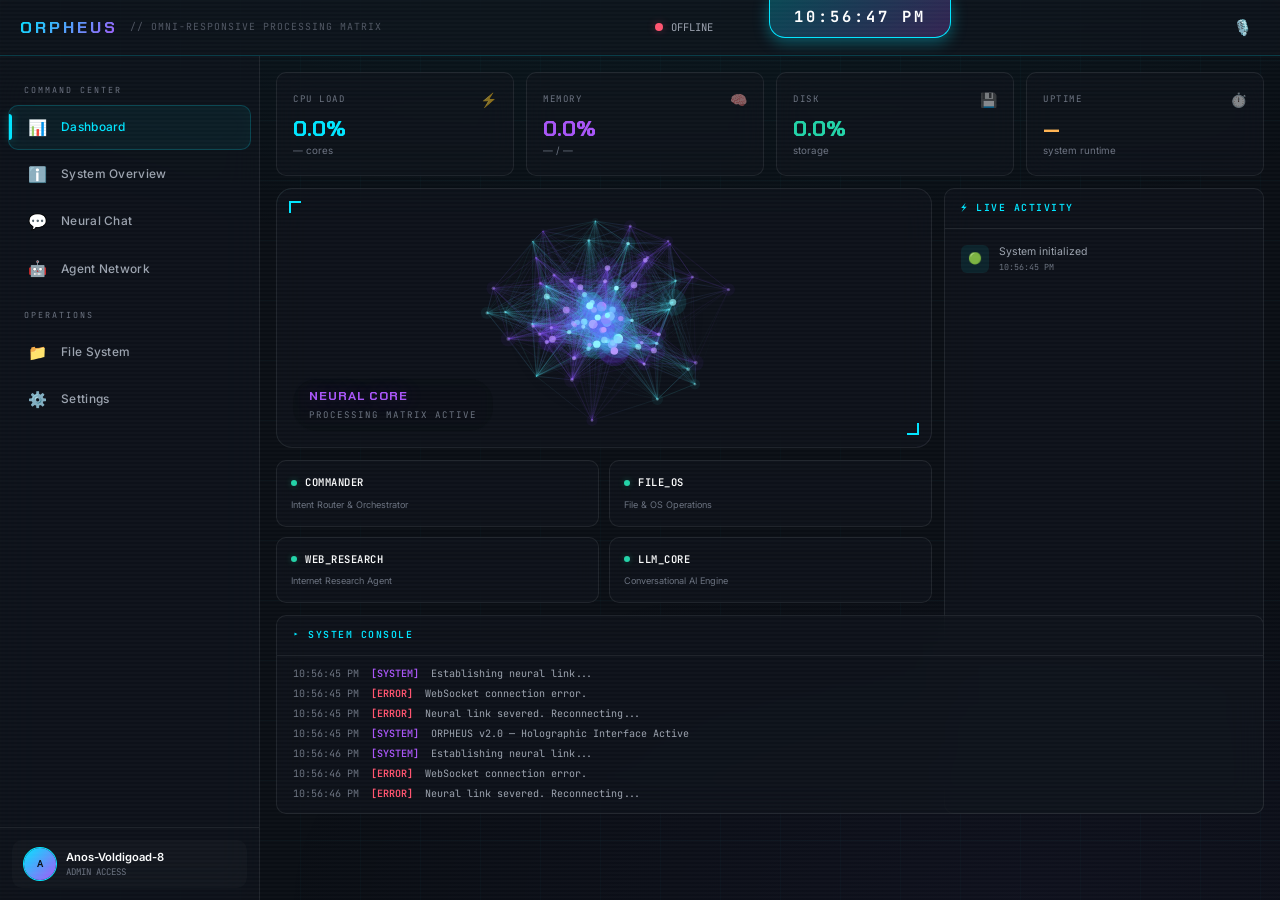
==== commit 76bf5d74: "Fix browser caching for styles" ====
--- a/ui/index.html
+++ b/ui/index.html
@@ -6,7 +6,7 @@
   <meta name="description" content="ORPHEUS — Omni-Responsive Processing Matrix. A futuristic AI command center and intelligent assistant dashboard.">
   <meta name="theme-color" content="#030712">
   <title>ORPHEUS — Omni-Responsive Processing Matrix</title>
-  <link rel="stylesheet" href="/ui/styles.css">
+  <link rel="stylesheet" href="/ui/styles.css?v=2">
   <link rel="icon" href="data:image/svg+xml,<svg xmlns='http://www.w3.org/2000/svg' viewBox='0 0 100 100'><text y='.9em' font-size='90'>🔮</text></svg>">
 </head>
 <body>
--- a/ui/styles.css
+++ b/ui/styles.css
@@ -250,16 +250,19 @@
   font-family: var(--font-mono);
   font-size: 1.1rem;
   font-weight: 700;
-  color: var(--cyan);
+  color: #ffffff;
   letter-spacing: 3px;
-  min-width: 100px;
+  min-width: 110px;
   text-align: center;
-  background: rgba(0, 229, 255, 0.1);
-  padding: 4px 16px;
-  border-radius: var(--radius-md);
-  border: 1px solid var(--cyan-glow);
-  box-shadow: 0 0 10px var(--cyan-glow);
+  background: linear-gradient(135deg, rgba(0, 229, 255, 0.25), rgba(168, 85, 247, 0.25));
+  padding: 8px 24px;
+  border-radius: 0 0 16px 16px;
+  border: 1px solid var(--cyan);
+  border-top: none;
+  box-shadow: 0 4px 15px var(--cyan-glow);
   animation: clock-pulse 2s ease-in-out infinite;
+  margin-left: 40px;
+  transform: translateY(-10px);
 }
 
 @keyframes clock-pulse {
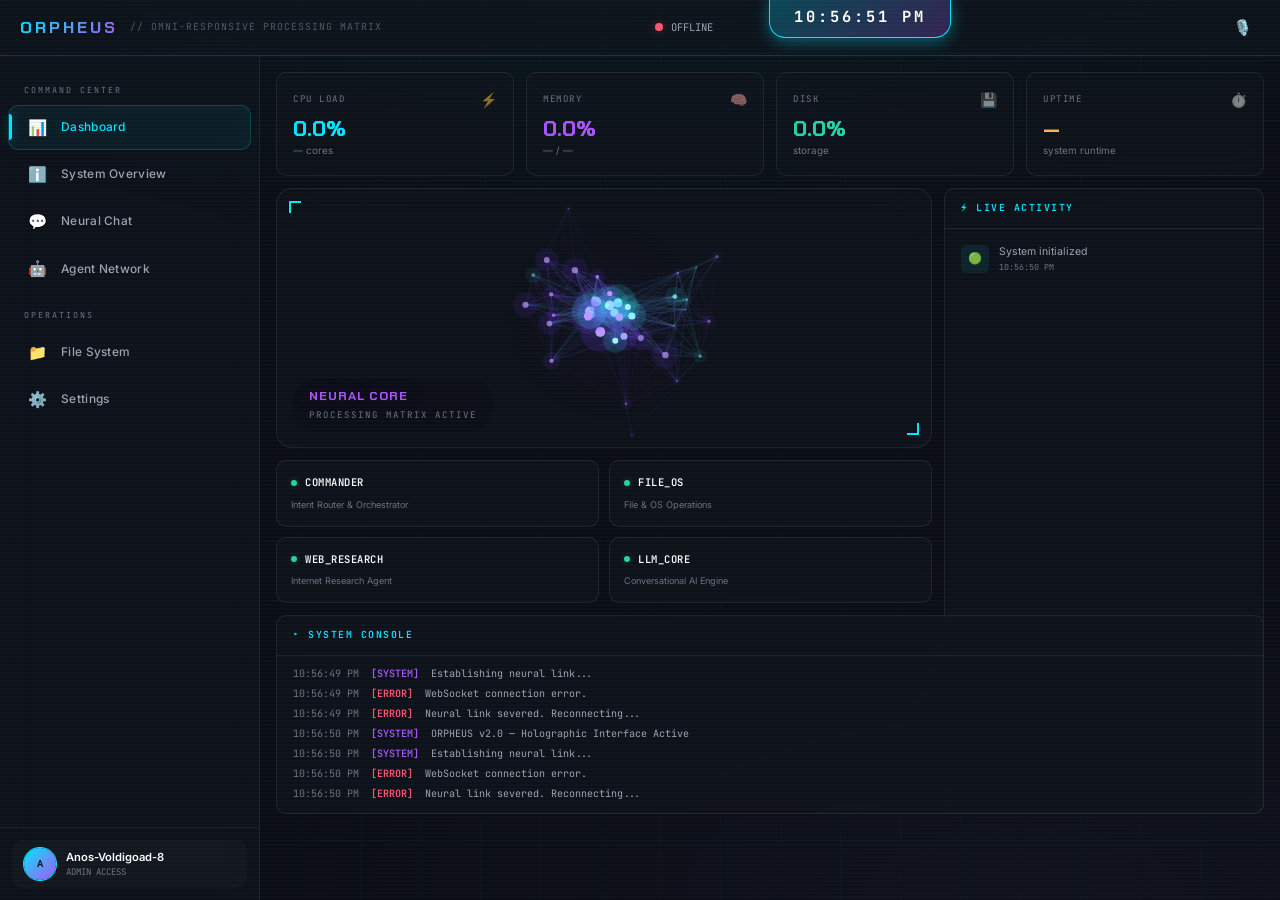
==== commit 84d18478: "Optimize particle system for smoother interface" ====
--- a/ui/index.html
+++ b/ui/index.html
@@ -508,7 +508,7 @@
   </div>
 
   <!-- Scripts -->
-  <script src="/ui/particles.js"></script>
+  <script src="/ui/particles.js?v=2"></script>
   <script src="/ui/app.js"></script>
 </body>
 </html>
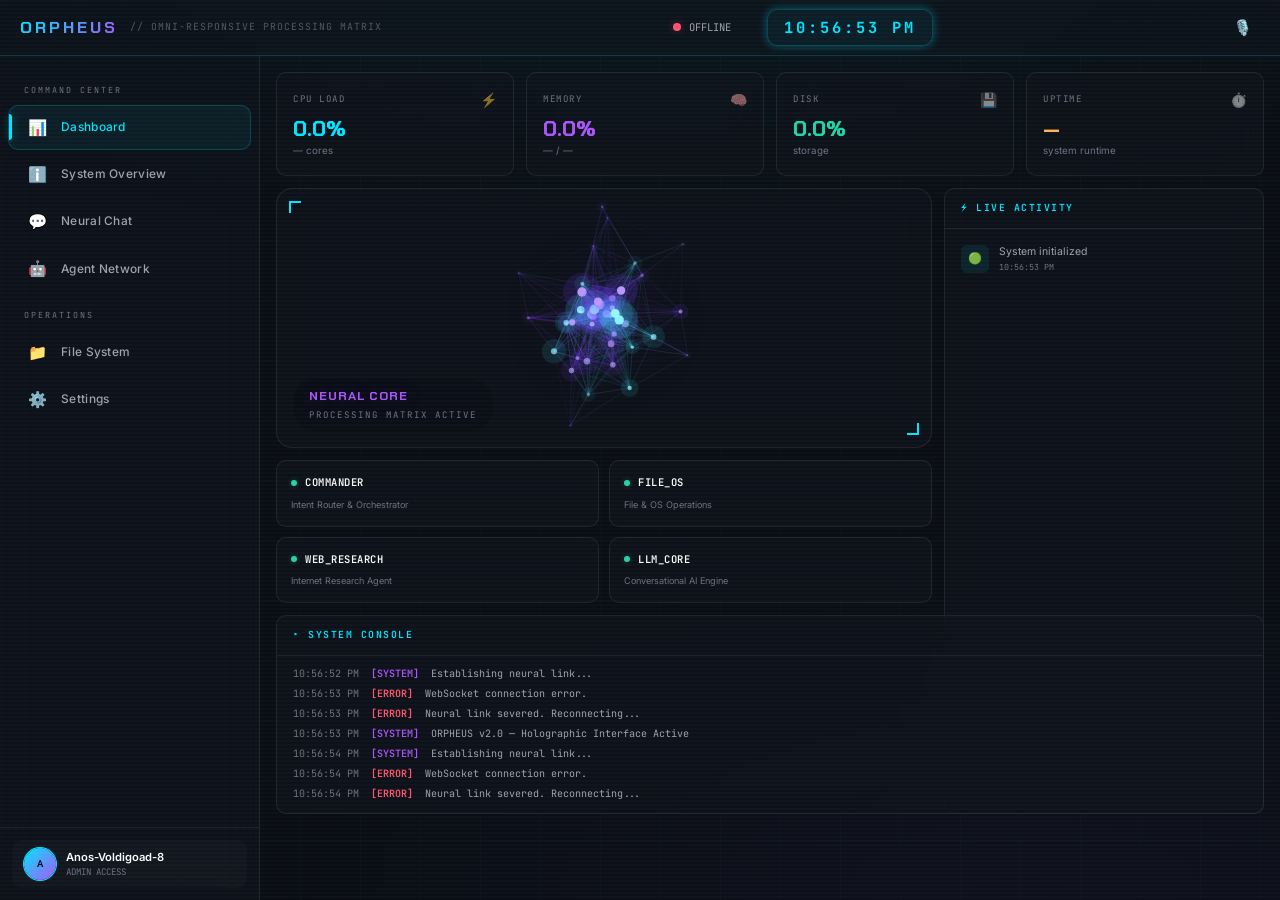
==== commit 8e6ae501: "feat: Add light theme support and fix button lighting" ====
--- a/ui/index.html
+++ b/ui/index.html
@@ -408,7 +408,7 @@
                 <div class="setting-item__label">Display Name</div>
                 <div class="setting-item__desc">Your operative alias (No insensitive words allowed)</div>
               </div>
-              <input type="text" id="setting-profile-name" class="chat-input" style="width: 100%; padding: 8px; font-family: var(--font-mono); margin-top: 5px; color: var(--text-primary); background: rgba(0,0,0,0.2);" placeholder="Operative Name">
+              <input type="text" id="setting-profile-name" class="chat-input" style="width: 100%; padding: 8px; font-family: var(--font-mono); margin-top: 5px; color: var(--text-primary); background: var(--bg-deep); border: 1px solid var(--border-medium); border-radius: var(--radius-sm);" placeholder="Operative Name">
             </div>
 
             <div class="setting-item" style="flex-direction: column; align-items: flex-start; gap: 10px;">
--- a/ui/styles.css
+++ b/ui/styles.css
@@ -77,6 +77,60 @@
   --shadow-purple:  0 0 20px var(--purple-glow), 0 0 60px rgba(168, 85, 247, 0.1);
 }
 
+/* ── Light Theme Overrides ── */
+body.light-theme {
+  --bg-base:        #F3F4F6;
+  --bg-panel:       #FFFFFF;
+  --bg-void:        var(--bg-base);
+  --bg-deep:        #E5E7EB;
+  --bg-surface:     #F9FAFB;
+  --bg-elevated:    #FFFFFF;
+  --bg-glass:       rgba(255, 255, 255, 0.75);
+  --bg-glass-hover: rgba(243, 244, 246, 0.85);
+
+  --border-default: rgba(0, 0, 0, 0.1);
+
+  --accent-primary: #007799;
+  --accent-secondary: #7e22ce;
+
+  --status-healthy: #059669;
+  --status-warning: #d97706;
+  --status-critical: #dc2626;
+
+  /* Accent Colors (mapped for backward compat where needed) */
+  --cyan:           var(--accent-primary);
+  --cyan-dim:       rgba(0, 119, 153, 0.6);
+  --cyan-glow:      rgba(0, 119, 153, 0.35);
+  --purple:         var(--accent-secondary);
+  --purple-dim:     rgba(126, 34, 206, 0.6);
+  --purple-glow:    rgba(126, 34, 206, 0.3);
+  --green:          var(--status-healthy);
+  --green-dim:      #047857;
+  --green-glow:     rgba(5, 150, 105, 0.3);
+  --amber:          var(--status-warning);
+  --amber-dim:      #b45309;
+  --red:            var(--status-critical);
+  --red-glow:       rgba(220, 38, 38, 0.3);
+  --pink:           #db2777;
+
+  /* Text */
+  --text-primary:   #111827;
+  --text-secondary: #374151;
+  --text-muted:     #6B7280;
+  --text-accent:    var(--accent-primary);
+
+  /* Borders */
+  --border-subtle:  var(--border-default);
+  --border-medium:  rgba(0, 0, 0, 0.15);
+  --border-accent:  rgba(0, 119, 153, 0.2);
+  --border-glow:    rgba(0, 119, 153, 0.4);
+
+  --shadow-md:      0 4px 12px rgba(0,0,0,0.1);
+  --shadow-lg:      0 8px 32px rgba(0,0,0,0.15);
+  --shadow-glow:    0 0 20px var(--cyan-glow), 0 0 60px rgba(0, 119, 153, 0.1);
+  --shadow-purple:  0 0 20px var(--purple-glow), 0 0 60px rgba(126, 34, 206, 0.1);
+}
+
 /* ── Reset ── */
 *, *::before, *::after {
   margin: 0;
@@ -250,32 +304,16 @@
   font-family: var(--font-mono);
   font-size: 1.1rem;
   font-weight: 700;
-  color: #ffffff;
+  color: var(--cyan);
   letter-spacing: 3px;
   min-width: 110px;
   text-align: center;
-  background: linear-gradient(135deg, rgba(0, 229, 255, 0.25), rgba(168, 85, 247, 0.25));
-  padding: 8px 24px;
-  border-radius: 0 0 16px 16px;
-  border: 1px solid var(--cyan);
-  border-top: none;
-  box-shadow: 0 4px 15px var(--cyan-glow);
-  animation: clock-pulse 2s ease-in-out infinite;
-  margin-left: 40px;
-  transform: translateY(-10px);
-}
-
-@keyframes clock-pulse {
-  0%, 100% {
-    box-shadow: 0 0 10px var(--cyan-glow);
-    border-color: var(--cyan-glow);
-    text-shadow: 0 0 5px var(--cyan-glow);
-  }
-  50% {
-    box-shadow: 0 0 20px var(--cyan), 0 0 40px var(--cyan-glow);
-    border-color: var(--cyan);
-    text-shadow: 0 0 15px var(--cyan);
-  }
+  background: rgba(0, 229, 255, 0.05);
+  padding: 6px 16px;
+  border-radius: var(--radius-md);
+  border: 1px solid var(--border-accent);
+  box-shadow: 0 0 10px var(--cyan-glow);
+  margin-left: 20px;
 }
 
 /* ── Sidebar ── */
@@ -1521,6 +1559,31 @@
     0 5px 10px rgba(0, 240, 255, 0.2);
 }
 
+body.light-theme #btn-save-profile {
+  background: linear-gradient(180deg, rgba(0, 119, 153, 0.6) 0%, rgba(0, 119, 153, 0.2) 100%);
+  border: 1px solid rgba(0, 119, 153, 0.8);
+  border-top: 2px solid rgba(255, 255, 255, 0.9);
+  border-bottom: 2px solid rgba(0, 80, 100, 0.8);
+  box-shadow: 
+    inset 0 10px 20px rgba(255, 255, 255, 0.6),
+    inset 0 -10px 20px rgba(0, 0, 0, 0.1),
+    0 10px 25px rgba(0, 119, 153, 0.4);
+  text-shadow: 0 1px 2px rgba(255,255,255,0.8);
+  color: #111827;
+}
+body.light-theme #btn-save-profile:hover {
+  box-shadow: 
+    inset 0 10px 20px rgba(255, 255, 255, 0.8),
+    inset 0 -10px 20px rgba(0, 0, 0, 0.2),
+    0 15px 35px rgba(0, 119, 153, 0.7);
+  background: linear-gradient(180deg, rgba(0, 119, 153, 0.8) 0%, rgba(0, 119, 153, 0.3) 100%);
+}
+body.light-theme #btn-save-profile:active {
+  box-shadow: 
+    inset 0 5px 10px rgba(0, 0, 0, 0.2),
+    0 5px 10px rgba(0, 119, 153, 0.2);
+}
+
 .toast {
   border: 1px solid var(--border-accent);
   border-radius: var(--radius-md);
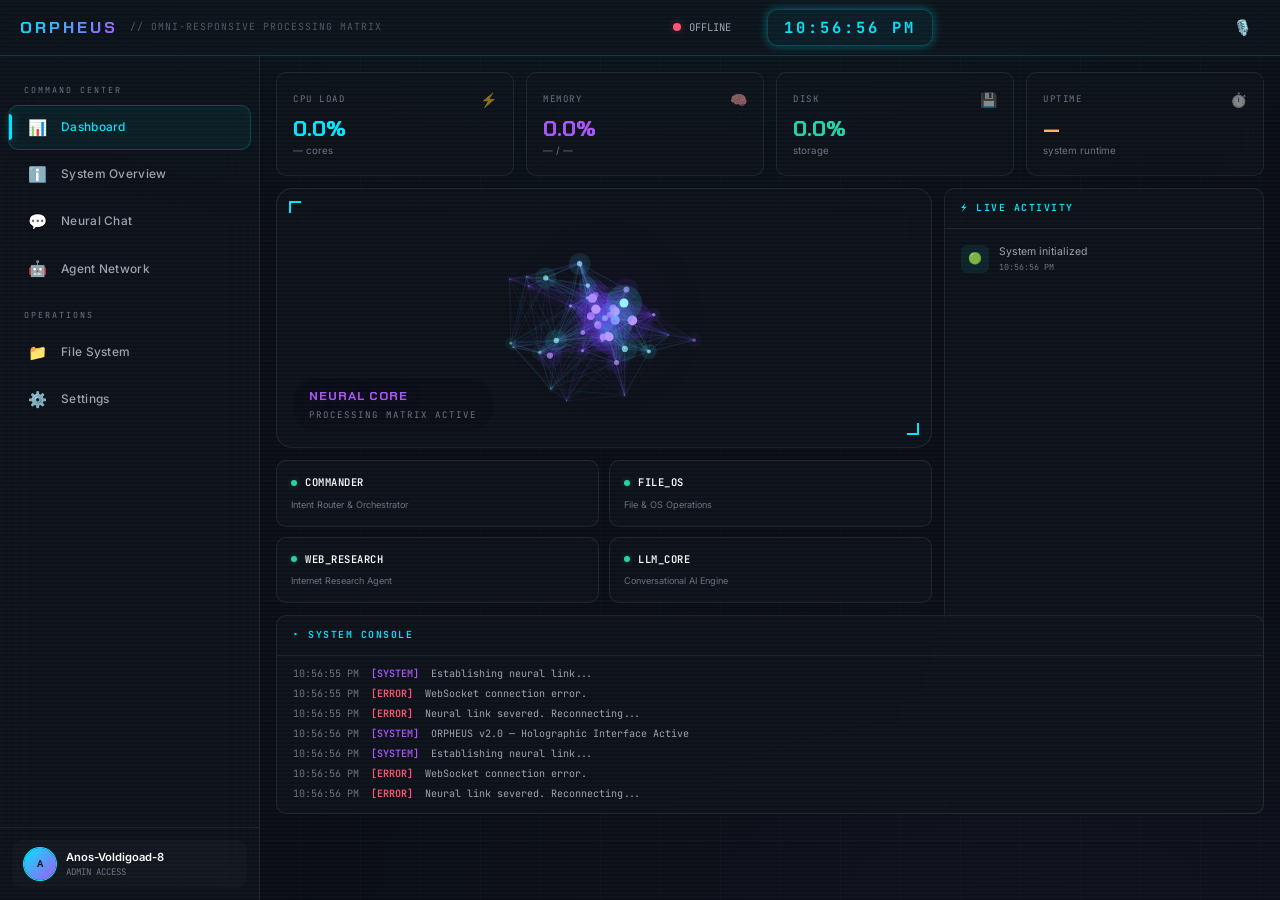
==== commit 4df5a786: "Add media upload feature to neural chat" ====
--- a/ui/index.html
+++ b/ui/index.html
@@ -250,7 +250,17 @@
 
           <!-- Chat Input -->
           <div class="chat-input-area">
+            <div class="attachment-preview" id="attachment-preview" style="display: none;">
+              <span class="attachment-preview__icon" id="attachment-icon">📄</span>
+              <span class="attachment-preview__name" id="attachment-name">filename.txt</span>
+              <span class="attachment-preview__size" id="attachment-size">(1.2MB)</span>
+              <button class="attachment-preview__remove" id="btn-remove-attachment" title="Remove attachment">✖</button>
+            </div>
             <div class="chat-input-wrapper">
+              <input type="file" id="chat-file-input" style="display: none;">
+              <button class="btn-icon btn-attach" id="btn-attach" title="Attach Media (Max 10MB)">
+                📎
+              </button>
               <button class="btn-icon btn-voice" onclick="window.orpheus.toggleVoice()" title="Voice Input">
                 🎙️
               </button>
--- a/ui/styles.css
+++ b/ui/styles.css
@@ -131,6 +131,19 @@
   --shadow-purple:  0 0 20px var(--purple-glow), 0 0 60px rgba(126, 34, 206, 0.1);
 }
 
+body.light-theme .ai-core-label {
+  background: rgba(255, 255, 255, 0.8);
+  box-shadow: 0 4px 15px rgba(0, 0, 0, 0.05);
+  border: 1px solid rgba(0, 0, 0, 0.05);
+}
+body.light-theme .ai-core-label__title {
+  text-shadow: none;
+  color: #374151; /* Softer dark gray instead of glowing purple */
+}
+body.light-theme .ai-core-label__status {
+  color: #6B7280;
+}
+
 /* ── Reset ── */
 *, *::before, *::after {
   margin: 0;
@@ -1010,6 +1023,53 @@
   border-top: 1px solid var(--border-subtle);
   background: var(--bg-glass);
   backdrop-filter: blur(20px);
+}
+
+.attachment-preview {
+  display: flex;
+  align-items: center;
+  gap: 8px;
+  padding: 8px 12px;
+  background: rgba(0, 240, 255, 0.05);
+  border: 1px solid var(--border-accent);
+  border-radius: var(--radius-sm);
+  margin-bottom: 8px;
+  width: fit-content;
+  max-width: 100%;
+}
+
+.attachment-preview__icon {
+  font-size: 1.1rem;
+}
+
+.attachment-preview__name {
+  font-family: var(--font-mono);
+  font-size: 0.8rem;
+  color: var(--text-primary);
+  white-space: nowrap;
+  overflow: hidden;
+  text-overflow: ellipsis;
+  max-width: 200px;
+}
+
+.attachment-preview__size {
+  font-family: var(--font-mono);
+  font-size: 0.7rem;
+  color: var(--text-muted);
+}
+
+.attachment-preview__remove {
+  background: transparent;
+  border: none;
+  color: var(--text-muted);
+  cursor: pointer;
+  font-size: 0.9rem;
+  margin-left: 8px;
+  transition: color var(--transition-fast);
+}
+
+.attachment-preview__remove:hover {
+  color: var(--red);
 }
 
 .chat-input-wrapper {
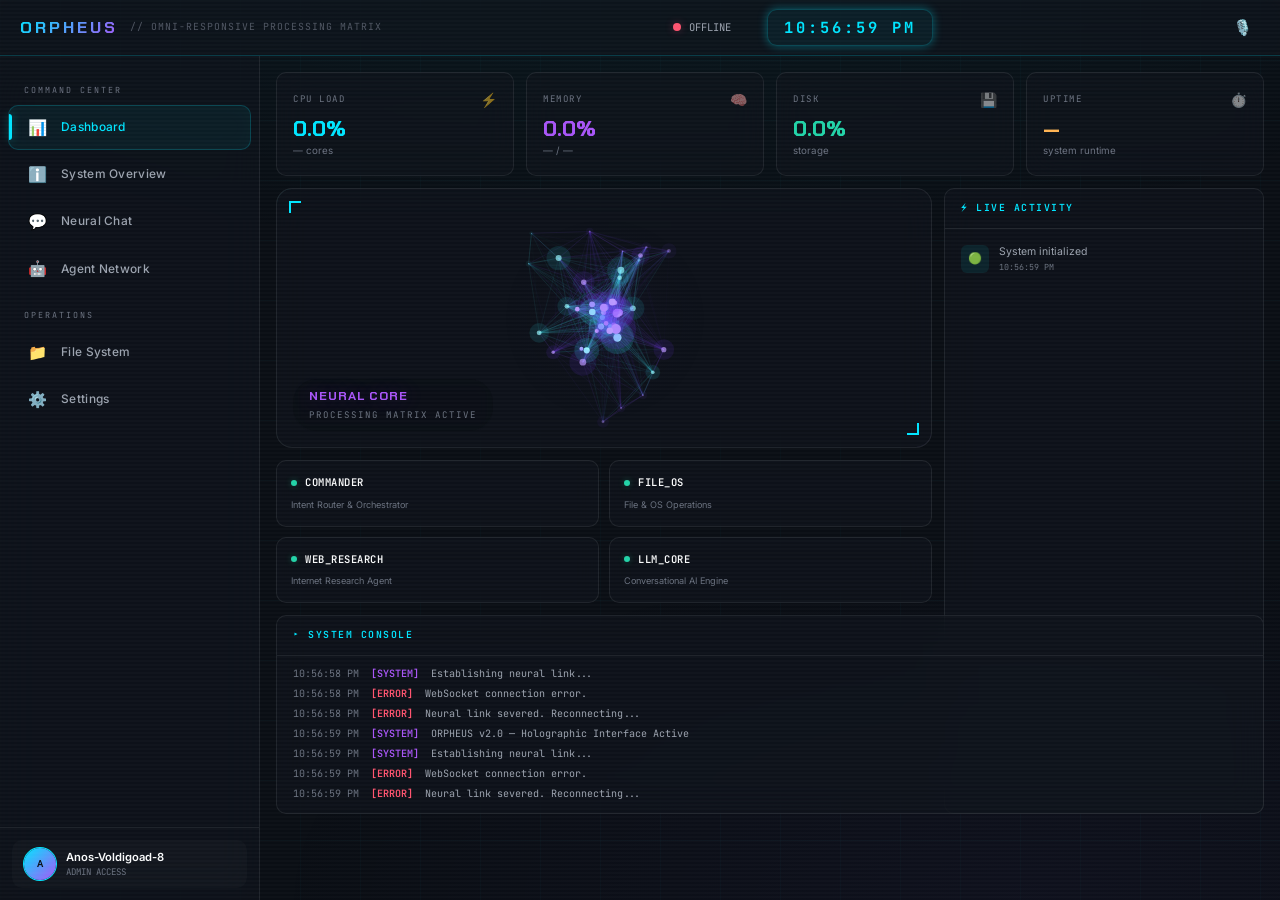
==== commit 33cf30b2: "Fix file attach button click handler" ====
--- a/ui/index.html
+++ b/ui/index.html
@@ -258,7 +258,7 @@
             </div>
             <div class="chat-input-wrapper">
               <input type="file" id="chat-file-input" style="display: none;">
-              <button class="btn-icon btn-attach" id="btn-attach" title="Attach Media (Max 10MB)">
+              <button class="btn-icon btn-attach" id="btn-attach" title="Attach Media (Max 10MB)" onclick="document.getElementById('chat-file-input').click()">
                 📎
               </button>
               <button class="btn-icon btn-voice" onclick="window.orpheus.toggleVoice()" title="Voice Input">
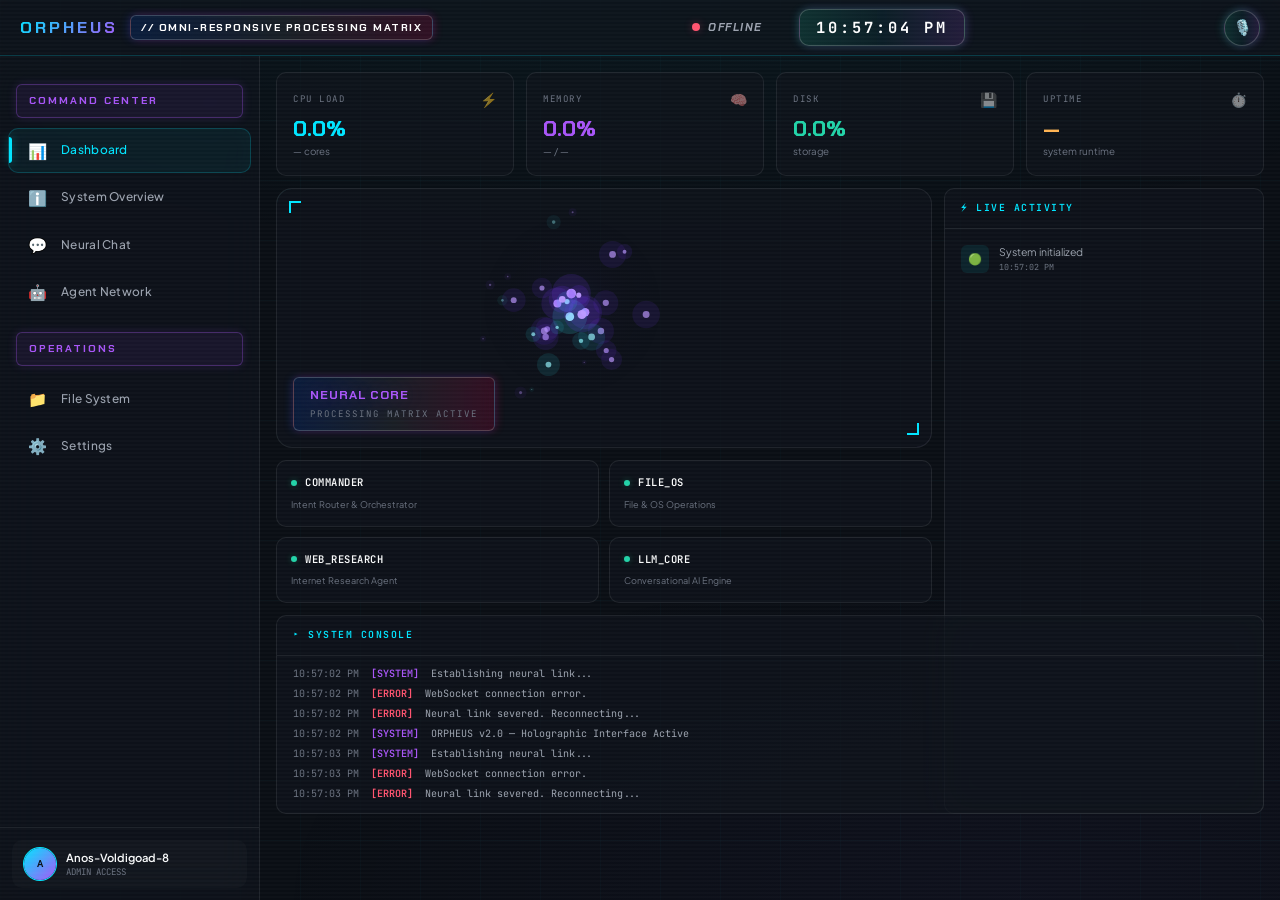
==== commit 1aeb54fa: "Add cache buster to index.html to fix stale app.js and styles.css for profile name fix" ====
--- a/ui/index.html
+++ b/ui/index.html
@@ -6,7 +6,7 @@
   <meta name="description" content="ORPHEUS — Omni-Responsive Processing Matrix. A futuristic AI command center and intelligent assistant dashboard.">
   <meta name="theme-color" content="#030712">
   <title>ORPHEUS — Omni-Responsive Processing Matrix</title>
-  <link rel="stylesheet" href="/ui/styles.css?v=2">
+  <link rel="stylesheet" href="/ui/styles.css?v=3">
   <link rel="icon" href="data:image/svg+xml,<svg xmlns='http://www.w3.org/2000/svg' viewBox='0 0 100 100'><text y='.9em' font-size='90'>🔮</text></svg>">
 </head>
 <body>
@@ -519,6 +519,6 @@
 
   <!-- Scripts -->
   <script src="/ui/particles.js?v=2"></script>
-  <script src="/ui/app.js"></script>
+  <script src="/ui/app.js?v=3"></script>
 </body>
 </html>
--- a/ui/styles.css
+++ b/ui/styles.css
@@ -4,7 +4,7 @@
    ============================================================ */
 
 /* ── Google Fonts ── */
-@import url('https://fonts.googleapis.com/css2?family=Orbitron:wght@400;500;600;700;800;900&family=Chakra+Petch:wght@600&family=JetBrains+Mono:wght@300;400;500;600;700&family=Share+Tech+Mono&family=Inter:wght@300;400;500;600;700&display=swap');
+@import url('https://fonts.googleapis.com/css2?family=Orbitron:wght@400;500;600;700;800;900&family=Chakra+Petch:wght@600&family=JetBrains+Mono:wght@300;400;500;600;700&family=Share+Tech+Mono&family=Plus+Jakarta+Sans:wght@400;500;600;700&family=Inter:wght@300;400;500;600;700&display=swap');
 
 /* ── CSS Custom Properties (Design Tokens) ── */
 :root {
@@ -58,7 +58,7 @@
   /* Typography */
   --font-display:   'Chakra Petch', 'Orbitron', sans-serif;
   --font-mono:      'JetBrains Mono', 'Share Tech Mono', 'Fira Code', monospace;
-  --font-body:      'Inter', -apple-system, sans-serif;
+  --font-body:      'Plus Jakarta Sans', -apple-system, sans-serif;
 
   /* Sizing */
   --sidebar-width:  260px;
@@ -132,9 +132,9 @@
 }
 
 body.light-theme .ai-core-label {
-  background: rgba(255, 255, 255, 0.8);
-  box-shadow: 0 4px 15px rgba(0, 0, 0, 0.05);
-  border: 1px solid rgba(0, 0, 0, 0.05);
+  background: linear-gradient(90deg, rgba(0, 85, 255, 0.1), rgba(255, 255, 255, 0.8), rgba(255, 0, 85, 0.1));
+  border: 1px solid rgba(0, 0, 0, 0.15);
+  box-shadow: -2px 0 6px rgba(0, 85, 255, 0.15), 2px 0 6px rgba(255, 0, 85, 0.15);
 }
 body.light-theme .ai-core-label__title {
   text-shadow: none;
@@ -142,6 +142,29 @@
 }
 body.light-theme .ai-core-label__status {
   color: #6B7280;
+}
+body.light-theme .header__subtitle {
+  color: #111827;
+  background: linear-gradient(90deg, rgba(0, 85, 255, 0.1), rgba(255, 255, 255, 0.8), rgba(255, 0, 85, 0.1));
+  border: 1px solid rgba(0, 0, 0, 0.15);
+  box-shadow: -2px 0 6px rgba(0, 85, 255, 0.15), 2px 0 6px rgba(255, 0, 85, 0.15);
+}
+body.light-theme .header__clock {
+  color: #111827;
+  background: linear-gradient(90deg, rgba(34, 211, 168, 0.1), rgba(255, 255, 255, 0.8), rgba(168, 85, 247, 0.1));
+  border: 1px solid rgba(0, 0, 0, 0.15);
+  box-shadow: -2px 0 6px rgba(34, 211, 168, 0.15), 2px 0 6px rgba(168, 85, 247, 0.15);
+}
+
+body.light-theme .sidebar__user {
+  background: linear-gradient(135deg, rgba(0, 119, 153, 0.08), rgba(126, 34, 206, 0.08));
+  border: 1px solid rgba(0, 119, 153, 0.15);
+  box-shadow: 0 4px 12px rgba(0, 0, 0, 0.03);
+}
+
+body.light-theme .user-info__role {
+  color: var(--accent-primary);
+  font-weight: 600;
 }
 
 /* ── Reset ── */
@@ -253,11 +276,16 @@
 }
 
 .header__subtitle {
-  font-family: var(--font-mono);
-  font-size: 0.7rem;
-  color: var(--text-muted);
-  letter-spacing: 1px;
-  opacity: 0.7;
+  font-family: var(--font-display);
+  font-size: 0.75rem;
+  font-weight: 700;
+  color: #ffffff;
+  background: linear-gradient(90deg, rgba(0, 85, 255, 0.15), rgba(255, 255, 255, 0.05), rgba(255, 0, 85, 0.15));
+  border: 1px solid rgba(255, 255, 255, 0.2);
+  border-radius: var(--radius-sm);
+  padding: 4px 10px;
+  letter-spacing: 1.5px;
+  box-shadow: -2px 0 8px rgba(0, 85, 255, 0.2), 2px 0 8px rgba(255, 0, 85, 0.2);
 }
 
 .header__center {
@@ -270,8 +298,11 @@
   display: flex;
   align-items: center;
   gap: 8px;
-  font-family: var(--font-mono);
-  font-size: 0.75rem;
+  font-family: var(--font-display);
+  font-size: 0.8rem;
+  font-weight: 700;
+  font-style: italic;
+  letter-spacing: 1.5px;
   color: var(--text-secondary);
 }
 
@@ -317,15 +348,15 @@
   font-family: var(--font-mono);
   font-size: 1.1rem;
   font-weight: 700;
-  color: var(--cyan);
+  color: #ffffff;
   letter-spacing: 3px;
   min-width: 110px;
   text-align: center;
-  background: rgba(0, 229, 255, 0.05);
+  background: linear-gradient(90deg, rgba(34, 211, 168, 0.15), rgba(0, 229, 255, 0.05), rgba(168, 85, 247, 0.15));
   padding: 6px 16px;
   border-radius: var(--radius-md);
-  border: 1px solid var(--border-accent);
-  box-shadow: 0 0 10px var(--cyan-glow);
+  border: 1px solid rgba(255, 255, 255, 0.2);
+  box-shadow: -2px 0 8px rgba(34, 211, 168, 0.2), 2px 0 8px rgba(168, 85, 247, 0.2);
   margin-left: 20px;
 }
 
@@ -403,12 +434,18 @@
 }
 
 .nav-section-label {
-  font-family: var(--font-mono);
-  font-size: 0.6rem;
-  color: var(--text-muted);
+  font-family: var(--font-display);
+  font-size: 0.75rem;
+  font-weight: 700;
+  color: var(--accent-secondary);
+  background: rgba(168, 85, 247, 0.08);
+  border: 1px solid rgba(168, 85, 247, 0.3);
+  border-radius: var(--radius-sm);
+  margin: 16px 8px 8px;
+  padding: 8px 12px;
   letter-spacing: 2px;
   text-transform: uppercase;
-  padding: 16px 16px 6px;
+  box-shadow: 0 0 10px rgba(168, 85, 247, 0.15);
 }
 
 /* Sidebar Footer */
@@ -472,12 +509,22 @@
 .view.active {
   display: flex;
   flex-direction: column;
-  animation: viewFadeIn 0.4s var(--ease-out);
-}
-
-@keyframes viewFadeIn {
-  from { opacity: 0; transform: translateY(8px); }
-  to   { opacity: 1; transform: translateY(0); }
+  animation: viewBloomSplash 0.5s cubic-bezier(0.2, 0.8, 0.2, 1) forwards;
+  transform-origin: 0% var(--bloom-origin-y, 0px);
+  will-change: transform, opacity, filter;
+}
+
+@keyframes viewBloomSplash {
+  0% { 
+    opacity: 0; 
+    transform: scale(0.9) translate(-15px, -15px); 
+    filter: blur(10px) brightness(2.5);
+  }
+  100% { 
+    opacity: 1; 
+    transform: scale(1) translate(0, 0); 
+    filter: blur(0) brightness(1); 
+  }
 }
 
 /* ═══════════════════════════════════════════
@@ -625,9 +672,11 @@
   position: absolute;
   bottom: 16px;
   left: 16px;
-  background: rgba(10, 14, 20, 0.6);
+  background: linear-gradient(90deg, rgba(0, 85, 255, 0.15), rgba(255, 255, 255, 0.05), rgba(255, 0, 85, 0.15));
   backdrop-filter: blur(8px);
-  border-radius: var(--radius-xl);
+  border: 1px solid rgba(255, 255, 255, 0.2);
+  box-shadow: -2px 0 8px rgba(0, 85, 255, 0.2), 2px 0 8px rgba(255, 0, 85, 0.2);
+  border-radius: var(--radius-sm);
   padding: 8px 16px;
   z-index: 2;
   text-align: left;
@@ -1157,6 +1206,14 @@
 /* Voice Button */
 .btn-voice {
   position: relative;
+  border: 1px solid rgba(255, 255, 255, 0.2);
+  background: linear-gradient(90deg, rgba(34, 211, 168, 0.15), rgba(0, 229, 255, 0.05), rgba(168, 85, 247, 0.15));
+  box-shadow: -2px 0 8px rgba(34, 211, 168, 0.2), 2px 0 8px rgba(168, 85, 247, 0.2);
+}
+body.light-theme .btn-voice {
+  border: 1px solid rgba(0, 0, 0, 0.15);
+  background: linear-gradient(90deg, rgba(34, 211, 168, 0.1), rgba(255, 255, 255, 0.8), rgba(168, 85, 247, 0.1));
+  box-shadow: -2px 0 6px rgba(34, 211, 168, 0.15), 2px 0 6px rgba(168, 85, 247, 0.15);
 }
 
 .btn-voice.listening {
